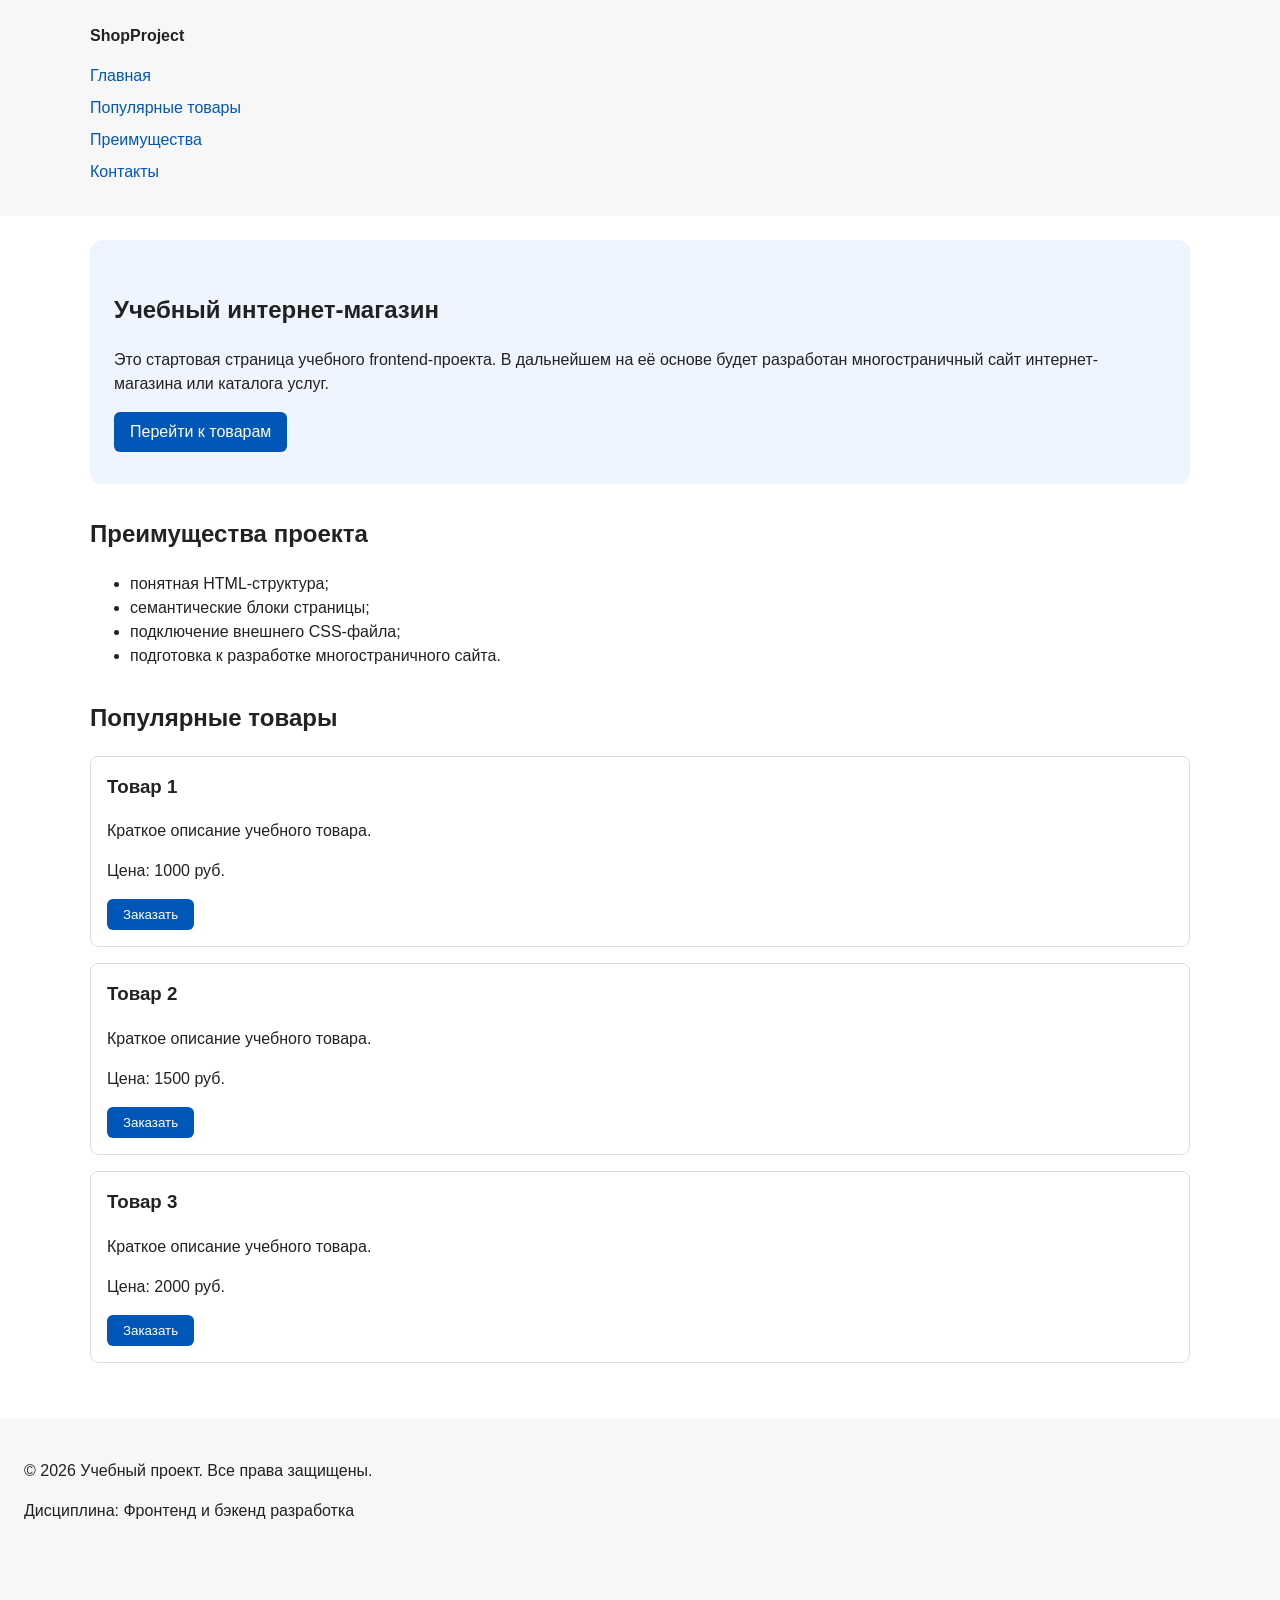
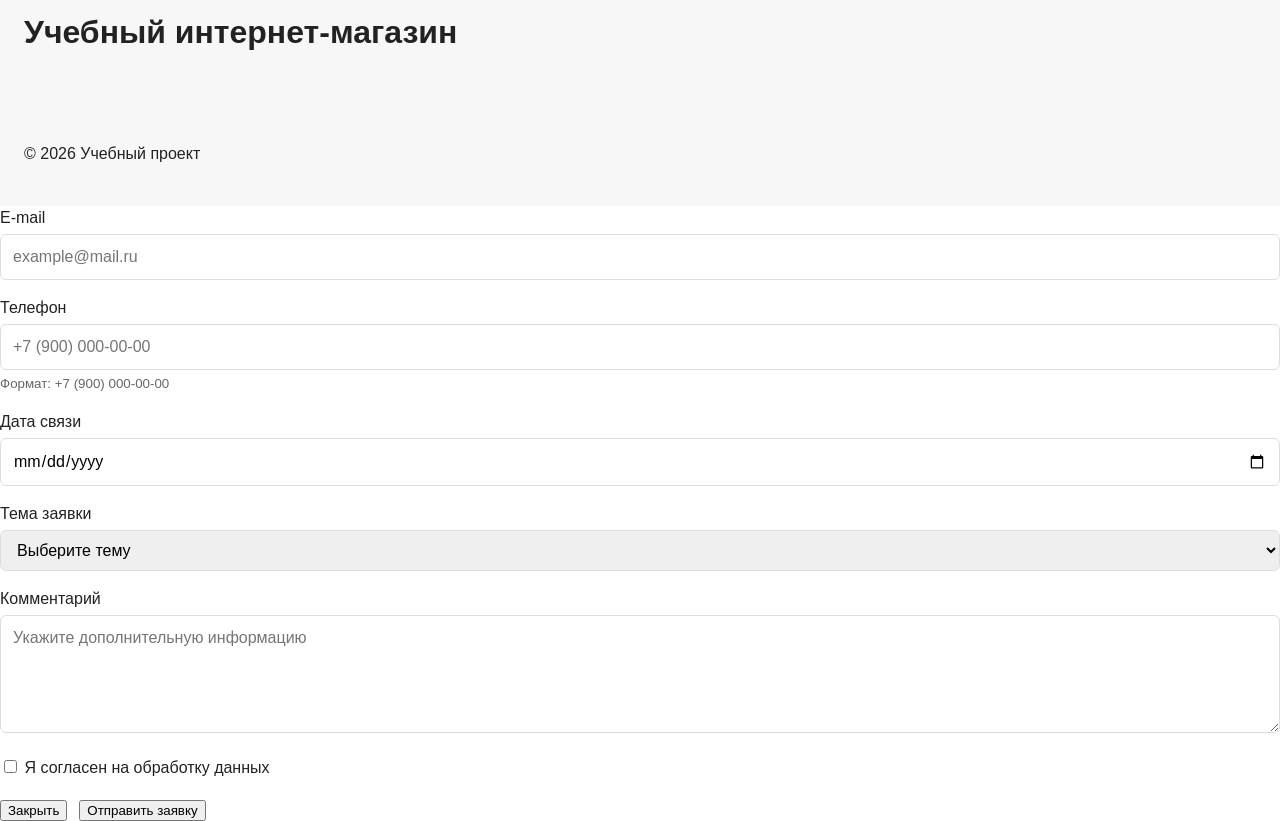
==== index.html @ ef1a328b "Merge branch 'main' into feature/css-architecture-states" ====
<!DOCTYPE html>
<html lang="ru">

<head>
    <meta charset="UTF-8">
    <meta name="viewport" content="width=device-width, initial-scale=1.0">
    <title>Каталог товаров</title>
    <link rel="stylesheet" href="css/style.css">
    <script src="js/main.js" defer></script>
</head>

<body>
    <header>
        <div class="site-header">
            <a class="site-logo" href="index.html">ShopProject</a>

            <nav class="site-nav" aria-label="Основная навигация">
                <ul class="site-nav__list">
                    <li><a href="index.html">Главная</a></li>
                    <li><a href="#popular">Популярные товары</a></li>
                    <li><a href="#advantages">Преимущества</a></li>
                    <li><a href="#contacts">Контакты</a></li>
                </ul>
            </nav>
        </div>
    </header>
    <main>
        <!-- Основное содержимое страницы -->
        <section class="hero">
            <h1>Учебный интернет-магазин</h1>
            <p>
                Это стартовая страница учебного frontend-проекта.
                В дальнейшем на её основе будет разработан многостраничный сайт
                интернет-магазина или каталога услуг.
            </p>
            <a class="button" href="#popular">Перейти к товарам</a>

        </section>
        <section class="section" id="advantages">
            <h2>Преимущества проекта</h2>

            <ul class="advantages-list">
                <li>понятная HTML-структура;</li>
                <li>семантические блоки страницы;</li>
                <li>подключение внешнего CSS-файла;</li>
                <li>подготовка к разработке многостраничного сайта.</li>
            </ul>
        </section>
        <section class="section" id="popular">
            <h2>Популярные товары</h2>

            <article class="product-card">
                <h3>Товар 1</h3>
                <p>Краткое описание учебного товара.</p>
                <p>Цена: 1000 руб.</p>
                <button class="button product-card__button" type="button" data-product="Товар 1">
                    Заказать
                </button>

            </article>

            <article class="product-card">
                <h3>Товар 2</h3>
                <p>Краткое описание учебного товара.</p>
                <p>Цена: 1500 руб.</p>
                <button class="button product-card__button" type="button" data-product="Товар 1">
                    Заказать
                </button>

            </article>

            <article class="product-card">
                <h3>Товар 3</h3>
                <p>Краткое описание учебного товара.</p>
                <p>Цена: 2000 руб.</p>
                <button class="button product-card__button" type="button" data-product="Товар 1">
                    Заказать
                </button>

            </article>
        </section>

    </main>
    <footer id="contacts">
        <p>&copy; 2026 Учебный проект. Все права защищены.</p>
        <p>Дисциплина: Фронтенд и бэкенд разработка</p>
    </footer>

    <header>
        <h1>Учебный интернет-магазин</h1>
    </header>

    <footer>
        <p>&copy; 2026 Учебный проект</p>
    </footer>
    <dialog class="order-dialog" id="order-dialog" aria-labelledby="order-dialog-title">
        <h2 id="order-dialog-title">Оформление заявки</h2>

        <form class="order-form" id="order-form" action="#" method="post" novalidate>
            <input id="selected-product" name="selected-product" type="hidden">

            <div class="form-field">
                <label for="order-name">Имя</label>
                <input id="order-name" name="name" type="text" placeholder="Введите ваше имя" minlength="2"
                    autocomplete="given-name" required>
            </div>

            <div class="form-field">
                <label for="order-email">E-mail</label>
                <input id="order-email" name="email" type="email" placeholder="example@mail.ru" autocomplete="email"
                    required>
            </div>

            <div class="form-field">
                <label for="order-phone">Телефон</label>
                <input id="order-phone" name="phone" type="tel" inputmode="tel" placeholder="+7 (900) 000-00-00"
                    pattern="^\+7 \(\d{3}\) \d{3}-\d{2}-\d{2}$" required>
                <small>Формат: +7 (900) 000-00-00</small>
            </div>

            <div class="form-field">
                <label for="order-date">Дата связи</label>
                <input id="order-date" name="date" type="date">
            </div>

            <div class="form-field">
                <label for="order-topic">Тема заявки</label>
                <select id="order-topic" name="topic" required>
                    <option value="">Выберите тему</option>
                    <option value="product">Заказ товара</option>
                    <option value="consultation">Консультация</option>
                    <option value="delivery">Доставка</option>
                </select>
            </div>

            <div class="form-field">
                <label for="order-comment">Комментарий</label>
                <textarea id="order-comment" name="comment" rows="4"
                    placeholder="Укажите дополнительную информацию"></textarea>
            </div>

            <div class="form-field form-field--checkbox">
                <label>
                    <input id="order-agreement" name="agreement" type="checkbox" required>
                    Я согласен на обработку данных
                </label>
            </div>

            <div class="form-actions">
                <button type="button" id="close-order-dialog">Закрыть</button>
                <button type="submit">Отправить заявку</button>
            </div>
        </form>
    </dialog>

    <p class="success-message" id="success-message" hidden>
        Форма успешно отправлена!
    </p>

</body>

            <div class="form-field">
                <label for="order-email">E-mail</label>
                <input id="order-email" name="email" type="email" placeholder="example@mail.ru" autocomplete="email"
                    required>
            </div>

            <div class="form-field">
                <label for="order-phone">Телефон</label>
                <input id="order-phone" name="phone" type="tel" inputmode="tel" placeholder="+7 (900) 000-00-00"
                    pattern="^\+7 \(\d{3}\) \d{3}-\d{2}-\d{2}$" required>
                <small>Формат: +7 (900) 000-00-00</small>
            </div>

            <div class="form-field">
                <label for="order-date">Дата связи</label>
                <input id="order-date" name="date" type="date">
            </div>

            <div class="form-field">
                <label for="order-topic">Тема заявки</label>
                <select id="order-topic" name="topic" required>
                    <option value="">Выберите тему</option>
                    <option value="product">Заказ товара</option>
                    <option value="consultation">Консультация</option>
                    <option value="delivery">Доставка</option>
                </select>
            </div>

            <div class="form-field">
                <label for="order-comment">Комментарий</label>
                <textarea id="order-comment" name="comment" rows="4"
                    placeholder="Укажите дополнительную информацию"></textarea>
            </div>

            <div class="form-field form-field--checkbox">
                <label>
                    <input id="order-agreement" name="agreement" type="checkbox" required>
                    Я согласен на обработку данных
                </label>
            </div>

            <div class="form-actions">
                <button type="button" id="close-order-dialog">Закрыть</button>
                <button type="submit">Отправить заявку</button>
            </div>
        </form>
    </dialog>

    <p class="success-message" id="success-message" hidden>
        Форма успешно отправлена!
    </p>

</body>
</html>
---- css/style.css ----
/* ===============================
   1. Переменные проекта
   =============================== */

:root {
  /* Основные цвета проекта */
  --color-bg: #ffffff;
  --color-text: #222222;
  --color-muted: #666666;
  --color-primary: #0057b8;
  --color-primary-dark: #003f86;
  --color-border: #dddddd;
  --color-surface: #f7f7f7;
  --color-surface-accent: #eef5ff;
  --color-danger: #b00020;
  --color-success: #168a2f;
  --color-success-bg: #eefaf0;
  --color-white: #ffffff;

  /* Отступы */
  --space-xs: 4px;
  --space-sm: 8px;
  --space-md: 16px;
  --space-lg: 24px;
  --space-xl: 32px;

  /* Скругления */
  --radius-sm: 6px;
  --radius-md: 8px;
  --radius-lg: 12px;

  /* Размеры */
  --container-width: 1100px;
}

/* ===============================
   2. Базовые стили
   =============================== */

* {
  box-sizing: border-box;
}

/*
  Убираем стандартный внешний отступ браузера у body.
  Без этого вокруг страницы может появиться белая рамка.
*/
body {
  margin: 0;
  font-family: Arial, sans-serif;
  line-height: 1.5;
  color: var(--color-text);
  background-color: var(--color-bg);
}

/*
  Задаём внутренние отступы для основных областей страницы.
  Это делает содержимое визуально отделённым от краёв окна браузера.
*/
header,
main,
footer {
  padding: var(--space-lg);
}


/*
  Оформляем шапку страницы.
  Пока используется простой светло-серый фон.
*/
header {
  background-color: var(--color-surface);
}

footer {
  background-color: var(--color-surface);
}

/* ===============================
   3. Общие элементы интерфейса
   =============================== */

a {
  color: var(--color-primary);
}

a:hover {
  color: var(--color-primary-dark);
}

a:focus-visible {
  outline: 2px solid var(--color-primary);
  outline-offset: 3px;
}



/*
  Ограничиваем ширину содержимого шапки,
  чтобы оно не растягивалось слишком сильно на широких экранах.
*/
.site-header {
  max-width: 1100px;
  margin: 0 auto;
}

/*
  Оформляем текстовый логотип.
*/
.site-logo {
  font-weight: bold;
  text-decoration: none;
  color: #222222;
}

/*
  Убираем стандартные отступы и маркеры списка навигации.
*/
.site-nav__list {
  padding: 0;
  margin: 16px 0 0;
  list-style: none;
}

/*
  Добавляем расстояние между пунктами меню.
*/
.site-nav__list li {
  margin-bottom: 8px;
}

/*
  Оформляем ссылки меню.
*/
.site-nav__list a {
  color: #0057b8;
  text-decoration: none;
}

/*
  При наведении мыши подчёркиваем ссылку.
  Подробно состояния интерфейса будут рассмотрены в практической работе 1.7.
*/
.site-nav__list a:hover {
  text-decoration: underline;
}

/* ===============================
   4. Компоненты страницы
   =============================== */

.hero {
  max-width: var(--container-width);
  margin: 0 auto var(--space-xl);
  padding: var(--space-xl) var(--space-lg);
  background-color: var(--color-surface-accent);
  border-radius: var(--radius-lg);
}

.section {
  max-width: var(--container-width);
  margin: 0 auto var(--space-xl);
}

.section h2 {
  margin-top: 0;
}

/*
  Карточка товара — самостоятельный блок.
  На следующих занятиях карточки будут доработаны и выстроены в сетку.
*/
.product-card {
  margin-bottom: var(--space-md);
  padding: var(--space-md);
  border: 1px solid var(--color-border);
  border-radius: var(--radius-md);
  background-color: var(--color-bg);
}

.product-card:hover {
  border-color: var(--color-primary);
}

.product-card h3 {
  margin-top: 0;
}


.button {
  display: inline-block;
  padding: var(--space-sm) var(--space-md);
  color: var(--color-white);
  background-color: var(--color-primary);
  text-decoration: none;
  border: none;
  border-radius: var(--radius-sm);
  cursor: pointer;
}

.button:hover {
  background-color: var(--color-primary-dark);
}

.button:focus-visible {
  outline: 2px solid var(--color-primary);
  outline-offset: 3px;
}

.button:disabled {
  opacity: 0.6;
  cursor: not-allowed;
}


/*
  Дополнительный информационный блок.
*/
.product-card {
  margin-bottom: var(--space-md);
  padding: var(--space-md);
  border: 1px solid var(--color-border);
  border-radius: var(--radius-md);
  background-color: var(--color-bg);
}

.product-card:hover {
  border-color: var(--color-primary);
}

.product-card h3 {
  margin-top: 0;
}


/* ===============================
   5. Форма и модальное окно
   =============================== */

/*
  Модальное окно.
  Элемент dialog сам умеет открываться поверх страницы.
*/
.order-dialog {
  width: min(100% - 32px, 560px);
  padding: var(--space-lg);
  border: none;
  border-radius: var(--radius-lg);
}


/*
  Затемнение фона за модальным окном.
*/
.order-dialog::backdrop {
  background-color: rgba(0, 0, 0, 0.5);
}


/*
  Поле формы.
  Каждый блок получает нижний отступ.
*/
.form-field {
  margin-bottom: var(--space-md);
}


/*
  Подпись поля.
*/
.form-field label {
  display: block;
  margin-bottom: var(--space-xs);
}


/*
  Основные поля формы.
*/
.form-field input,
.form-field select,
.form-field textarea {
  width: 100%;
  padding: 10px 12px;
  border: 1px solid var(--color-border);
  border-radius: var(--radius-sm);
  font: inherit;
}


/*
  Checkbox не должен занимать всю ширину.
*/
.form-field input[type="checkbox"] {
  width: auto;
}


/*
  Подсказка под полем телефона.
*/
.form-field small {
  display: block;
  margin-top: var(--space-xs);
  color: var(--color-muted);
}


.form-field input:hover,
.form-field select:hover,
.form-field textarea:hover {
  border-color: var(--color-primary);
}


/*
  Видимый фокус для клавиатурной навигации.
*/
.form-field input:focus-visible,
.form-field select:focus-visible,
.form-field textarea:focus-visible,
.form-actions button:focus-visible {
  outline: 2px solid var(--color-primary);
  outline-offset: 3px;
}

[aria-invalid="true"] {
  border-color: var(--color-danger);
}



/*
  Кнопки формы.
*/
.form-actions {
  display: flex;
  gap: 12px;
  margin-top: 20px;
}

/*
  Сообщение об успешной отправке.
*/
.success-message {
  max-width: var(--container-width);
  margin: var(--space-lg) auto;
  padding: var(--space-md);
  border-left: 4px solid var(--color-success);
  background-color: var(--color-success-bg);
}
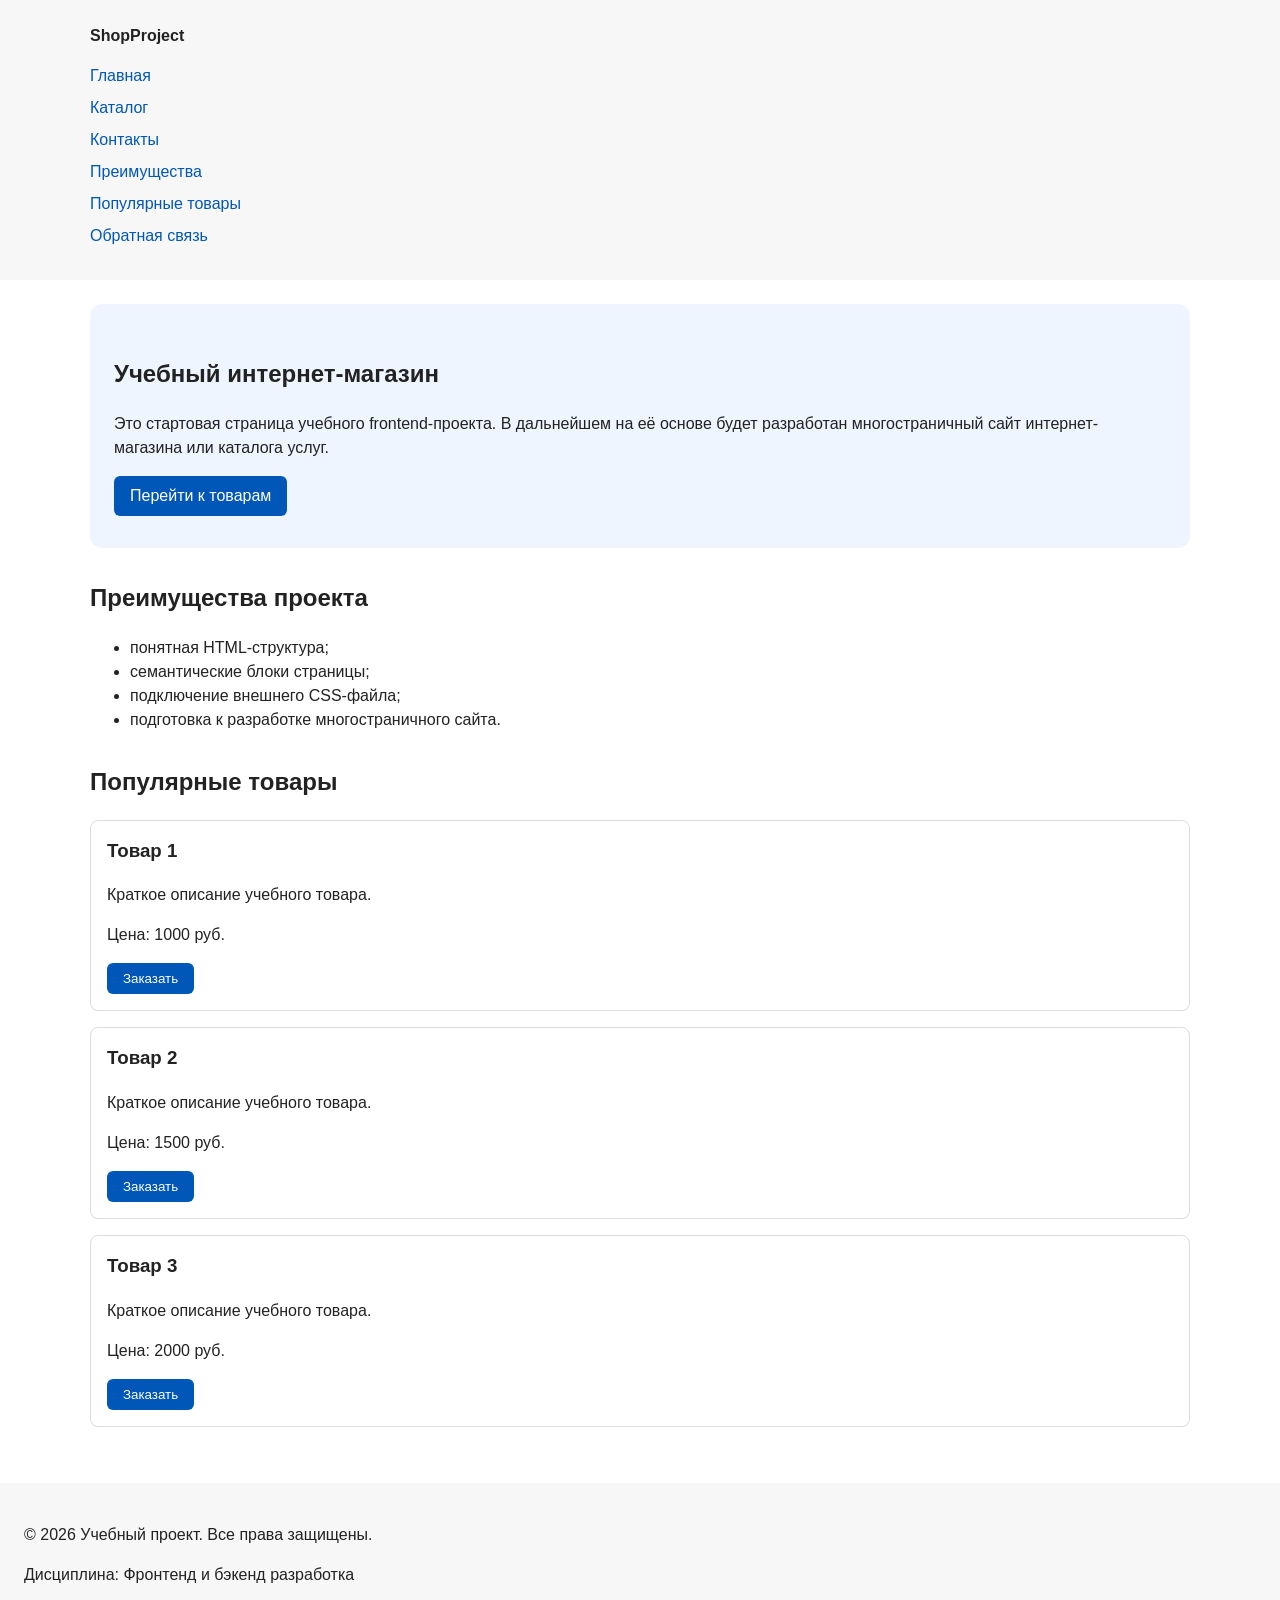
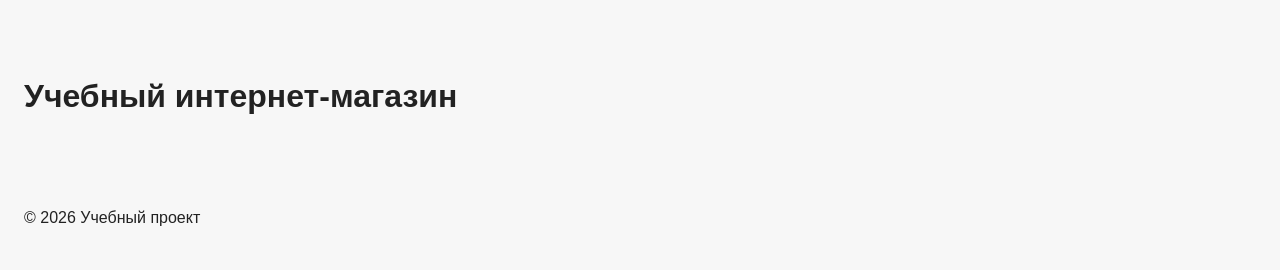
==== commit 8e1e1a38: "feat: add multi-page structure navigation and anchors" ====
--- a/index.html
+++ b/index.html
@@ -7,6 +7,11 @@
     <title>Каталог товаров</title>
     <link rel="stylesheet" href="css/style.css">
     <script src="js/main.js" defer></script>
+    <meta property="og:type" content="website">
+    <meta property="og:title" content="Учебный интернет-магазин">
+    <meta property="og:description" content="Учебный frontend-проект интернет-магазина.">
+    <meta property="og:image" content="https://username.github.io/kr1-html-css-shop/images/preview.jpg">
+
 </head>
 
 <body>
@@ -17,11 +22,14 @@
             <nav class="site-nav" aria-label="Основная навигация">
                 <ul class="site-nav__list">
                     <li><a href="index.html">Главная</a></li>
-                    <li><a href="#popular">Популярные товары</a></li>
-                    <li><a href="#advantages">Преимущества</a></li>
-                    <li><a href="#contacts">Контакты</a></li>
+                    <li><a href="catalog.html">Каталог</a></li>
+                    <li><a href="contacts.html">Контакты</a></li>
+                    <li><a href="index.html#advantages">Преимущества</a></li>
+                    <li><a href="index.html#popular">Популярные товары</a></li>
+                    <li><a href="index.html#contacts">Обратная связь</a></li>
                 </ul>
             </nav>
+
         </div>
     </header>
     <main>
@@ -159,57 +167,4 @@
 
 </body>
 
-            <div class="form-field">
-                <label for="order-email">E-mail</label>
-                <input id="order-email" name="email" type="email" placeholder="example@mail.ru" autocomplete="email"
-                    required>
-            </div>
-
-            <div class="form-field">
-                <label for="order-phone">Телефон</label>
-                <input id="order-phone" name="phone" type="tel" inputmode="tel" placeholder="+7 (900) 000-00-00"
-                    pattern="^\+7 \(\d{3}\) \d{3}-\d{2}-\d{2}$" required>
-                <small>Формат: +7 (900) 000-00-00</small>
-            </div>
-
-            <div class="form-field">
-                <label for="order-date">Дата связи</label>
-                <input id="order-date" name="date" type="date">
-            </div>
-
-            <div class="form-field">
-                <label for="order-topic">Тема заявки</label>
-                <select id="order-topic" name="topic" required>
-                    <option value="">Выберите тему</option>
-                    <option value="product">Заказ товара</option>
-                    <option value="consultation">Консультация</option>
-                    <option value="delivery">Доставка</option>
-                </select>
-            </div>
-
-            <div class="form-field">
-                <label for="order-comment">Комментарий</label>
-                <textarea id="order-comment" name="comment" rows="4"
-                    placeholder="Укажите дополнительную информацию"></textarea>
-            </div>
-
-            <div class="form-field form-field--checkbox">
-                <label>
-                    <input id="order-agreement" name="agreement" type="checkbox" required>
-                    Я согласен на обработку данных
-                </label>
-            </div>
-
-            <div class="form-actions">
-                <button type="button" id="close-order-dialog">Закрыть</button>
-                <button type="submit">Отправить заявку</button>
-            </div>
-        </form>
-    </dialog>
-
-    <p class="success-message" id="success-message" hidden>
-        Форма успешно отправлена!
-    </p>
-
-</body>
 </html>
--- a/css/style.css
+++ b/css/style.css
@@ -351,3 +351,25 @@
   background-color: var(--color-success-bg);
 }
 
+.breadcrumbs {
+  max-width: var(--container-width);
+  margin: 0 auto var(--space-md);
+  font-size: 14px;
+  color: var(--color-muted);
+}
+
+.breadcrumbs a {
+  color: var(--color-primary);
+}
+
+.breadcrumbs span::before {
+  content: " / ";
+  color: var(--color-muted);
+}
+html {
+  scroll-behavior: smooth;
+}
+:target {
+  outline: 2px dashed var(--color-primary);
+  outline-offset: 4px;
+}
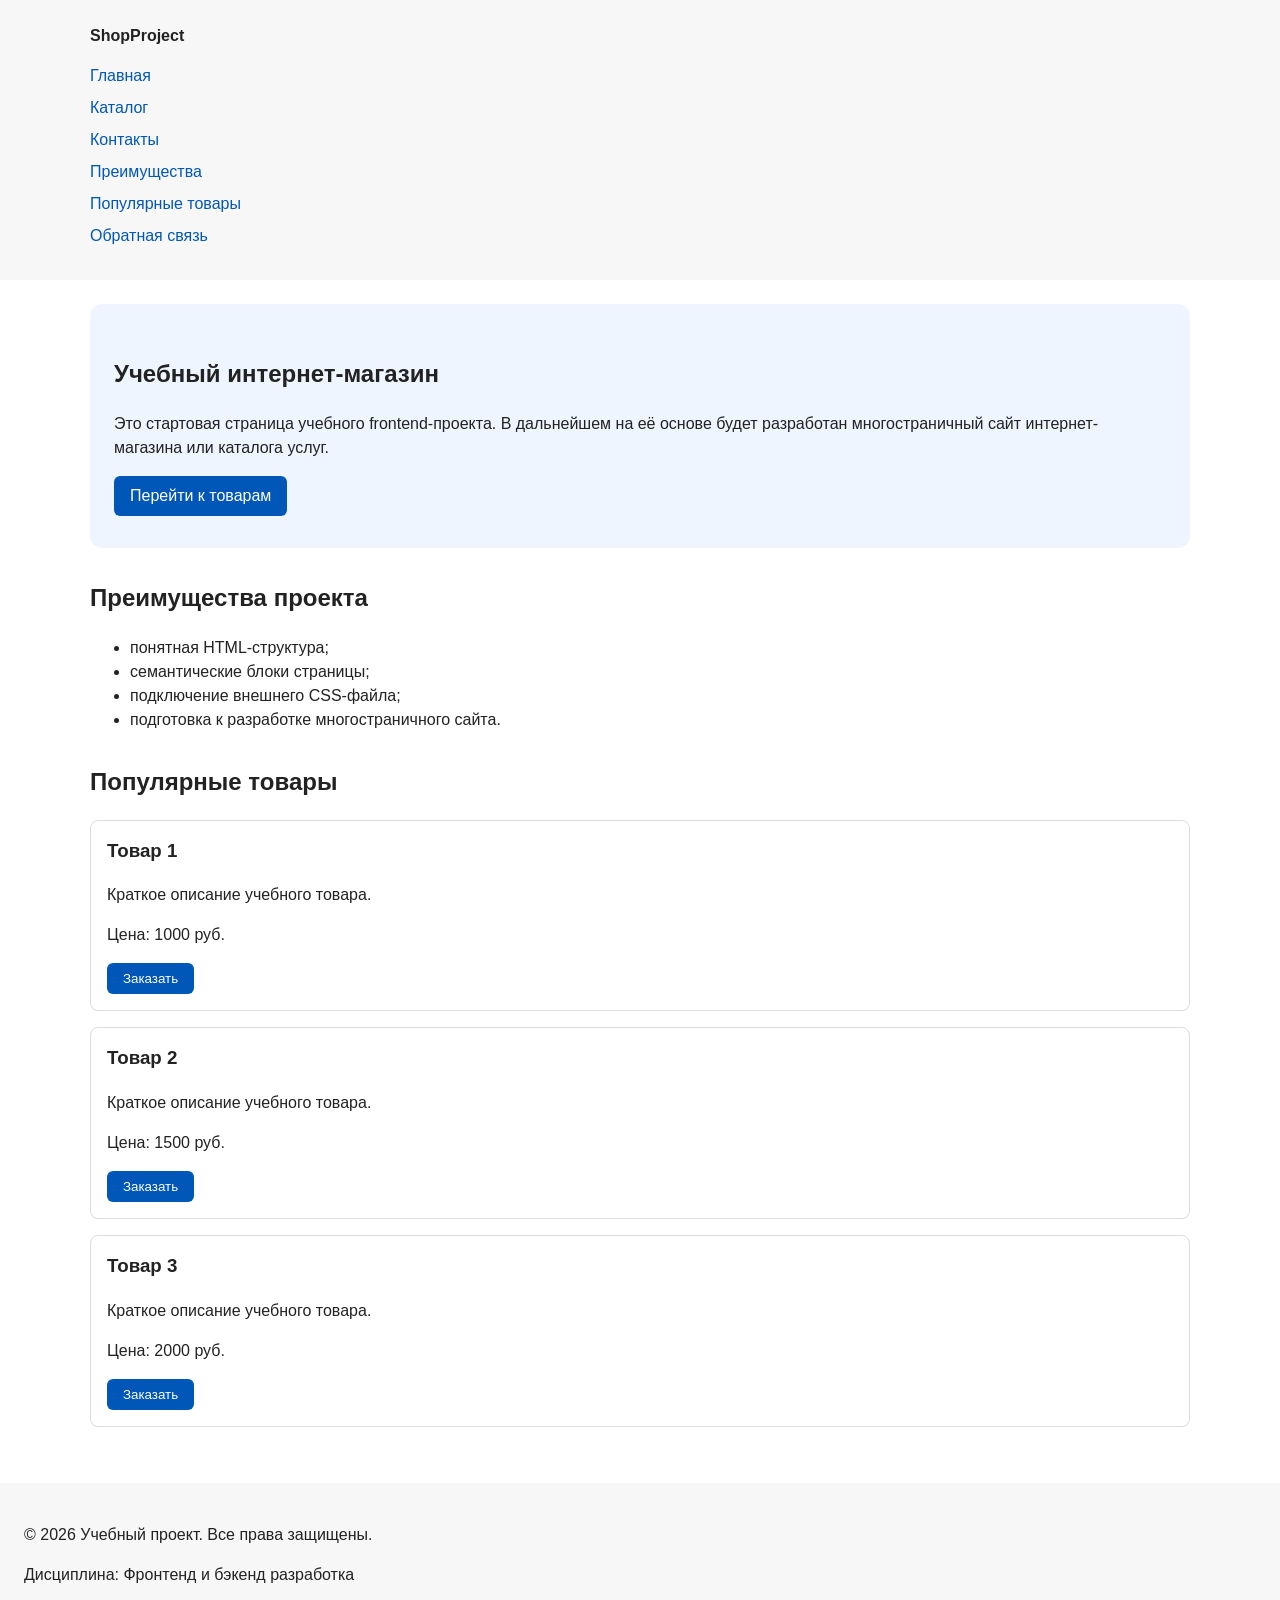
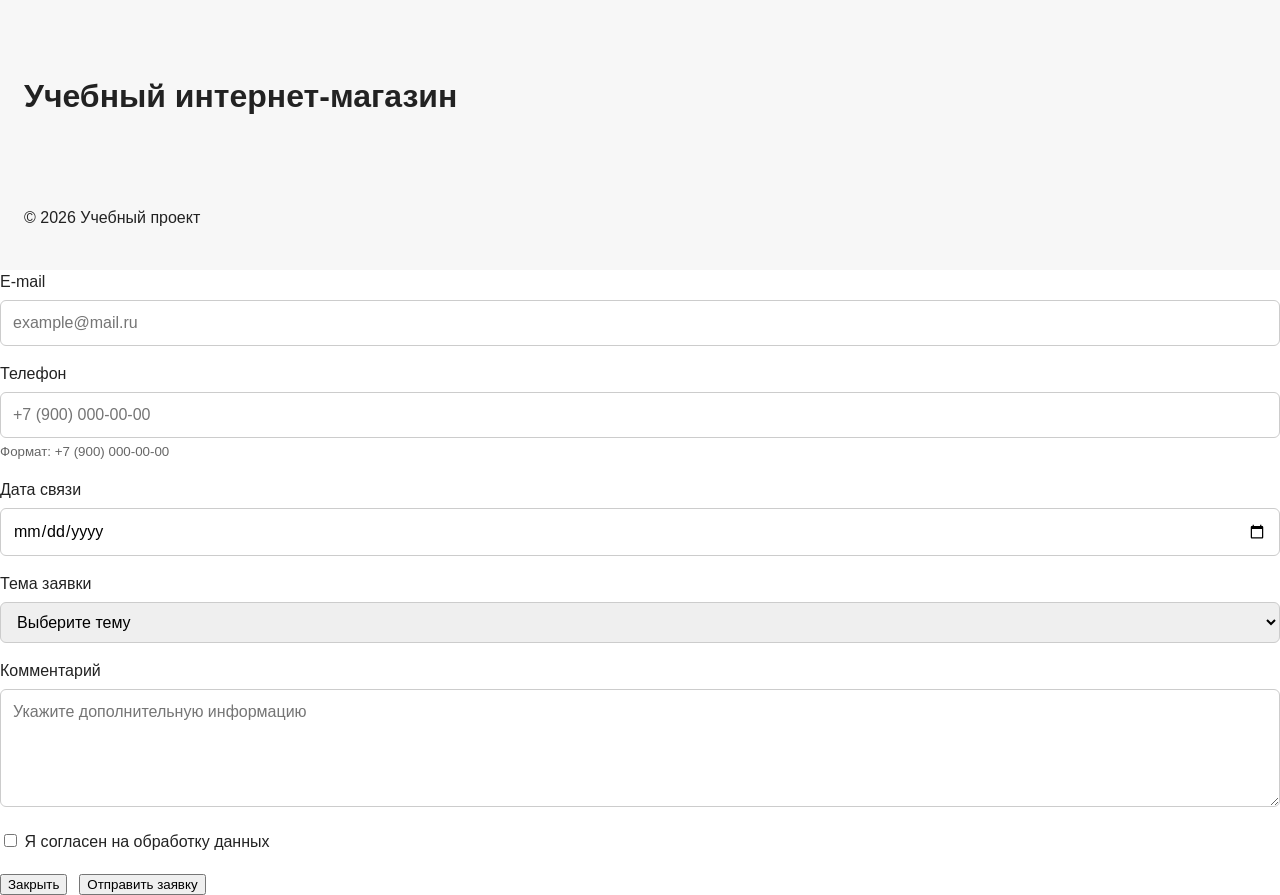
==== commit abf117f5: "Merge branch 'main' into feature/multi-page-navigation" ====
--- a/index.html
+++ b/index.html
@@ -167,4 +167,57 @@
 
 </body>
 
+            <div class="form-field">
+                <label for="order-email">E-mail</label>
+                <input id="order-email" name="email" type="email" placeholder="example@mail.ru" autocomplete="email"
+                    required>
+            </div>
+
+            <div class="form-field">
+                <label for="order-phone">Телефон</label>
+                <input id="order-phone" name="phone" type="tel" inputmode="tel" placeholder="+7 (900) 000-00-00"
+                    pattern="^\+7 \(\d{3}\) \d{3}-\d{2}-\d{2}$" required>
+                <small>Формат: +7 (900) 000-00-00</small>
+            </div>
+
+            <div class="form-field">
+                <label for="order-date">Дата связи</label>
+                <input id="order-date" name="date" type="date">
+            </div>
+
+            <div class="form-field">
+                <label for="order-topic">Тема заявки</label>
+                <select id="order-topic" name="topic" required>
+                    <option value="">Выберите тему</option>
+                    <option value="product">Заказ товара</option>
+                    <option value="consultation">Консультация</option>
+                    <option value="delivery">Доставка</option>
+                </select>
+            </div>
+
+            <div class="form-field">
+                <label for="order-comment">Комментарий</label>
+                <textarea id="order-comment" name="comment" rows="4"
+                    placeholder="Укажите дополнительную информацию"></textarea>
+            </div>
+
+            <div class="form-field form-field--checkbox">
+                <label>
+                    <input id="order-agreement" name="agreement" type="checkbox" required>
+                    Я согласен на обработку данных
+                </label>
+            </div>
+
+            <div class="form-actions">
+                <button type="button" id="close-order-dialog">Закрыть</button>
+                <button type="submit">Отправить заявку</button>
+            </div>
+        </form>
+    </dialog>
+
+    <p class="success-message" id="success-message" hidden>
+        Форма успешно отправлена!
+    </p>
+
+</body>
 </html>
--- a/css/style.css
+++ b/css/style.css
@@ -373,3 +373,104 @@
   outline: 2px dashed var(--color-primary);
   outline-offset: 4px;
 }
+/*
+  Модальное окно.
+  Элемент dialog сам умеет открываться поверх страницы.
+*/
+.order-dialog {
+  width: min(100% - 32px, 560px);
+  padding: 24px;
+  border: none;
+  border-radius: 12px;
+}
+
+/*
+  Затемнение фона за модальным окном.
+*/
+.order-dialog::backdrop {
+  background-color: rgba(0, 0, 0, 0.5);
+}
+
+/*
+  Поле формы.
+  Каждый блок получает нижний отступ.
+*/
+.form-field {
+  margin-bottom: 16px;
+}
+
+/*
+  Подпись поля.
+*/
+.form-field label {
+  display: block;
+  margin-bottom: 6px;
+}
+
+/*
+  Основные поля формы.
+*/
+.form-field input,
+.form-field select,
+.form-field textarea {
+  width: 100%;
+  padding: 10px 12px;
+  border: 1px solid #cccccc;
+  border-radius: 6px;
+  font: inherit;
+}
+
+/*
+  Checkbox не должен занимать всю ширину.
+*/
+.form-field input[type="checkbox"] {
+  width: auto;
+}
+
+/*
+  Подсказка под полем телефона.
+*/
+.form-field small {
+  display: block;
+  margin-top: 4px;
+  color: #666666;
+}
+
+/*
+  Видимый фокус для клавиатурной навигации.
+*/
+.form-field input:focus-visible,
+.form-field select:focus-visible,
+.form-field textarea:focus-visible,
+.form-actions button:focus-visible {
+  outline: 2px solid #0057b8;
+  outline-offset: 2px;
+}
+
+/*
+  Подсветка ошибочных полей.
+  Атрибут aria-invalid будет добавляться через JavaScript.
+*/
+[aria-invalid="true"] {
+  border-color: #b00020;
+}
+
+/*
+  Кнопки формы.
+*/
+.form-actions {
+  display: flex;
+  gap: 12px;
+  margin-top: 20px;
+}
+
+/*
+  Сообщение об успешной отправке.
+*/
+.success-message {
+  max-width: 1100px;
+  margin: 24px auto;
+  padding: 16px;
+  border-left: 4px solid #168a2f;
+  background-color: #eefaf0;
+}
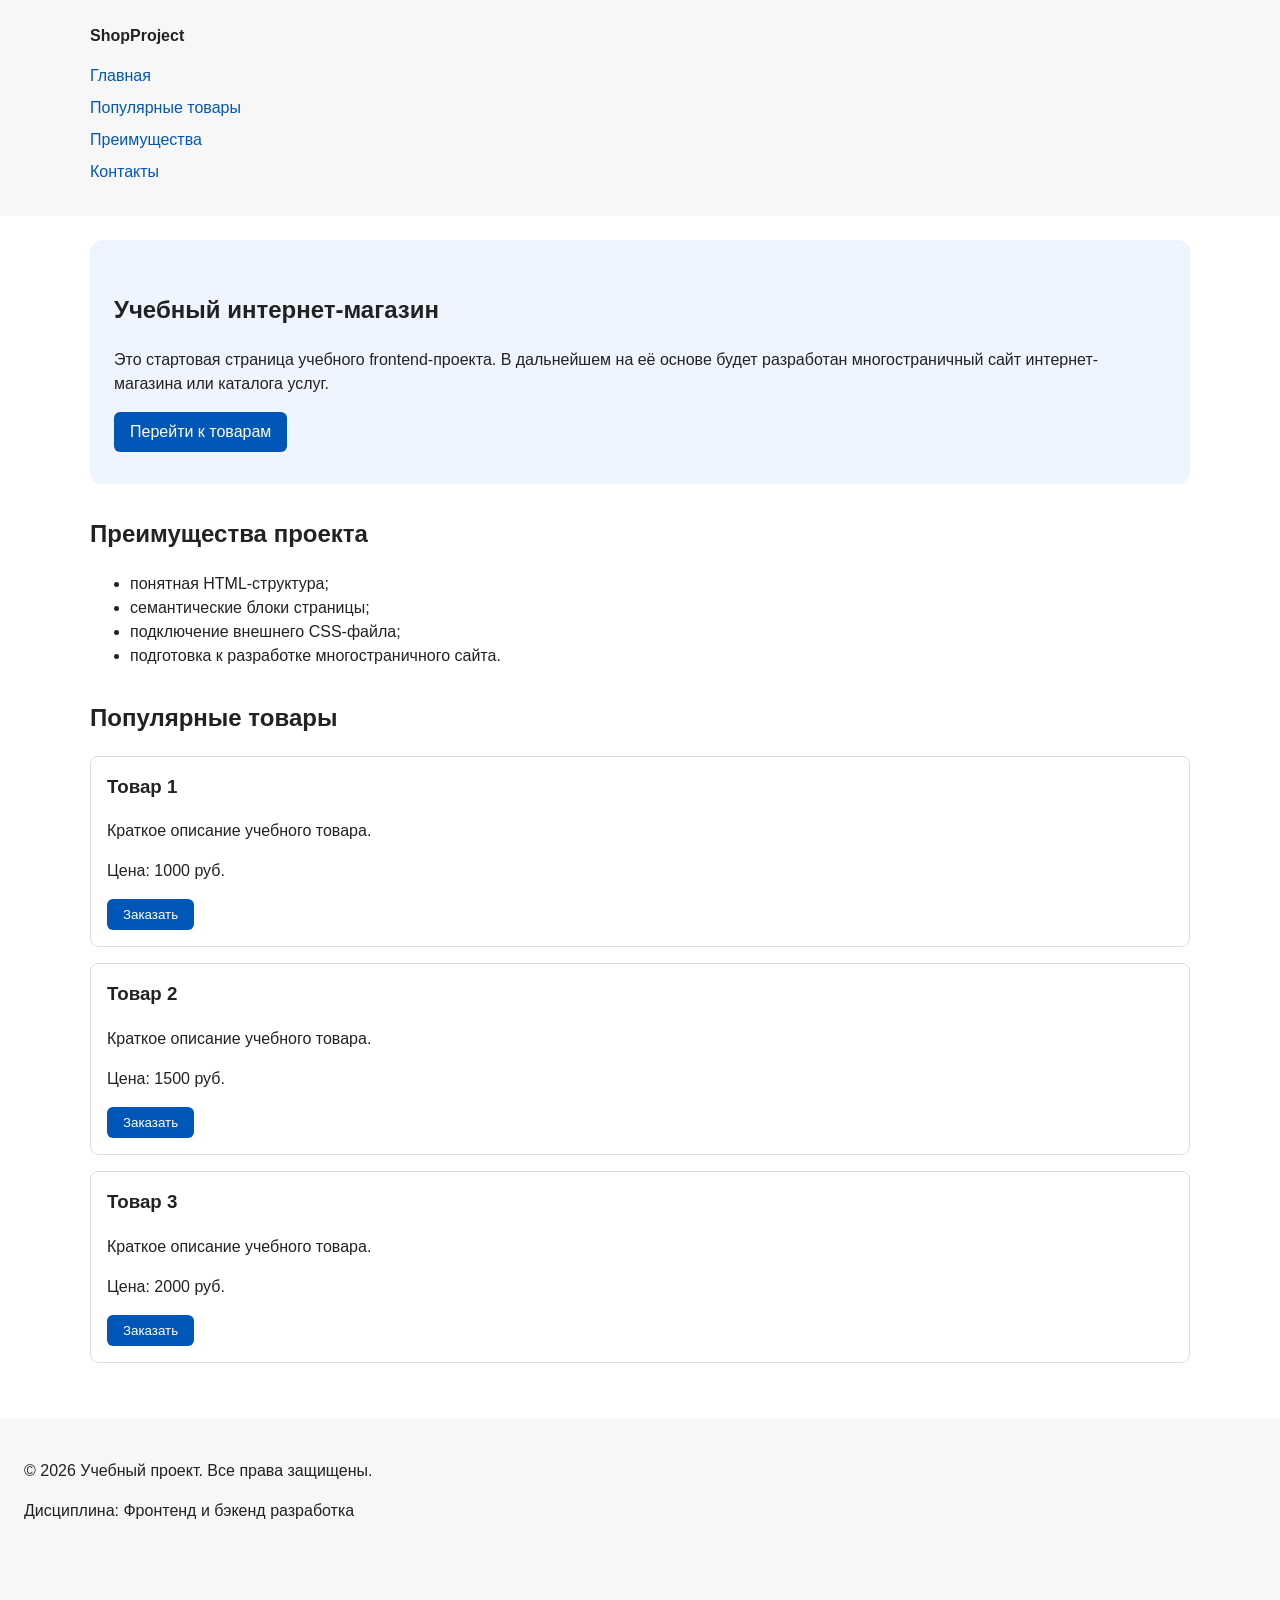
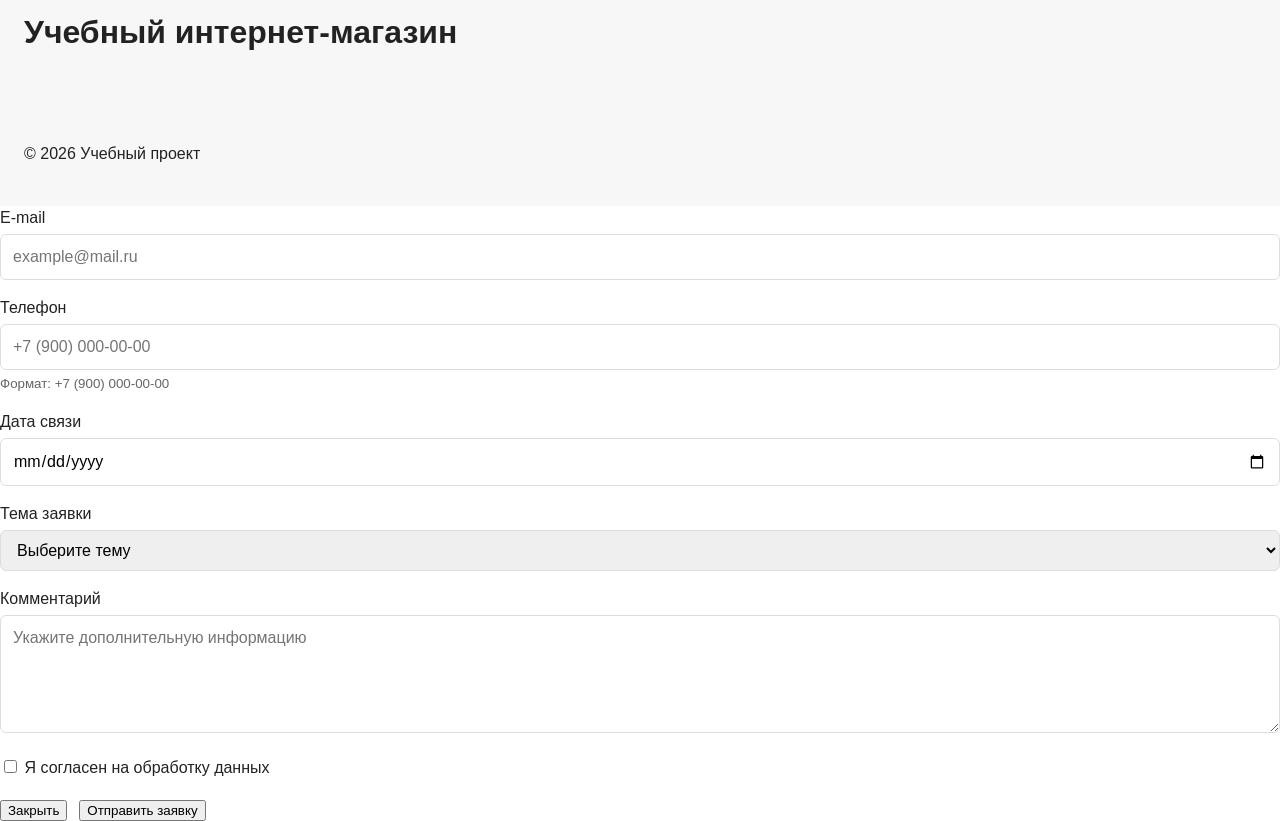
==== commit 3027a6ed: "Merge pull request #4 from rubynich/feature/css-architecture-states Organize CSS variables and inter" ====
--- a/index.html
+++ b/index.html
@@ -7,11 +7,6 @@
     <title>Каталог товаров</title>
     <link rel="stylesheet" href="css/style.css">
     <script src="js/main.js" defer></script>
-    <meta property="og:type" content="website">
-    <meta property="og:title" content="Учебный интернет-магазин">
-    <meta property="og:description" content="Учебный frontend-проект интернет-магазина.">
-    <meta property="og:image" content="https://username.github.io/kr1-html-css-shop/images/preview.jpg">
-
 </head>
 
 <body>
@@ -22,14 +17,11 @@
             <nav class="site-nav" aria-label="Основная навигация">
                 <ul class="site-nav__list">
                     <li><a href="index.html">Главная</a></li>
-                    <li><a href="catalog.html">Каталог</a></li>
-                    <li><a href="contacts.html">Контакты</a></li>
-                    <li><a href="index.html#advantages">Преимущества</a></li>
-                    <li><a href="index.html#popular">Популярные товары</a></li>
-                    <li><a href="index.html#contacts">Обратная связь</a></li>
+                    <li><a href="#popular">Популярные товары</a></li>
+                    <li><a href="#advantages">Преимущества</a></li>
+                    <li><a href="#contacts">Контакты</a></li>
                 </ul>
             </nav>
-
         </div>
     </header>
     <main>
--- a/css/style.css
+++ b/css/style.css
@@ -351,126 +351,3 @@
   background-color: var(--color-success-bg);
 }
 
-.breadcrumbs {
-  max-width: var(--container-width);
-  margin: 0 auto var(--space-md);
-  font-size: 14px;
-  color: var(--color-muted);
-}
-
-.breadcrumbs a {
-  color: var(--color-primary);
-}
-
-.breadcrumbs span::before {
-  content: " / ";
-  color: var(--color-muted);
-}
-html {
-  scroll-behavior: smooth;
-}
-:target {
-  outline: 2px dashed var(--color-primary);
-  outline-offset: 4px;
-}
-/*
-  Модальное окно.
-  Элемент dialog сам умеет открываться поверх страницы.
-*/
-.order-dialog {
-  width: min(100% - 32px, 560px);
-  padding: 24px;
-  border: none;
-  border-radius: 12px;
-}
-
-/*
-  Затемнение фона за модальным окном.
-*/
-.order-dialog::backdrop {
-  background-color: rgba(0, 0, 0, 0.5);
-}
-
-/*
-  Поле формы.
-  Каждый блок получает нижний отступ.
-*/
-.form-field {
-  margin-bottom: 16px;
-}
-
-/*
-  Подпись поля.
-*/
-.form-field label {
-  display: block;
-  margin-bottom: 6px;
-}
-
-/*
-  Основные поля формы.
-*/
-.form-field input,
-.form-field select,
-.form-field textarea {
-  width: 100%;
-  padding: 10px 12px;
-  border: 1px solid #cccccc;
-  border-radius: 6px;
-  font: inherit;
-}
-
-/*
-  Checkbox не должен занимать всю ширину.
-*/
-.form-field input[type="checkbox"] {
-  width: auto;
-}
-
-/*
-  Подсказка под полем телефона.
-*/
-.form-field small {
-  display: block;
-  margin-top: 4px;
-  color: #666666;
-}
-
-/*
-  Видимый фокус для клавиатурной навигации.
-*/
-.form-field input:focus-visible,
-.form-field select:focus-visible,
-.form-field textarea:focus-visible,
-.form-actions button:focus-visible {
-  outline: 2px solid #0057b8;
-  outline-offset: 2px;
-}
-
-/*
-  Подсветка ошибочных полей.
-  Атрибут aria-invalid будет добавляться через JavaScript.
-*/
-[aria-invalid="true"] {
-  border-color: #b00020;
-}
-
-/*
-  Кнопки формы.
-*/
-.form-actions {
-  display: flex;
-  gap: 12px;
-  margin-top: 20px;
-}
-
-/*
-  Сообщение об успешной отправке.
-*/
-.success-message {
-  max-width: 1100px;
-  margin: 24px auto;
-  padding: 16px;
-  border-left: 4px solid #168a2f;
-  background-color: #eefaf0;
-}
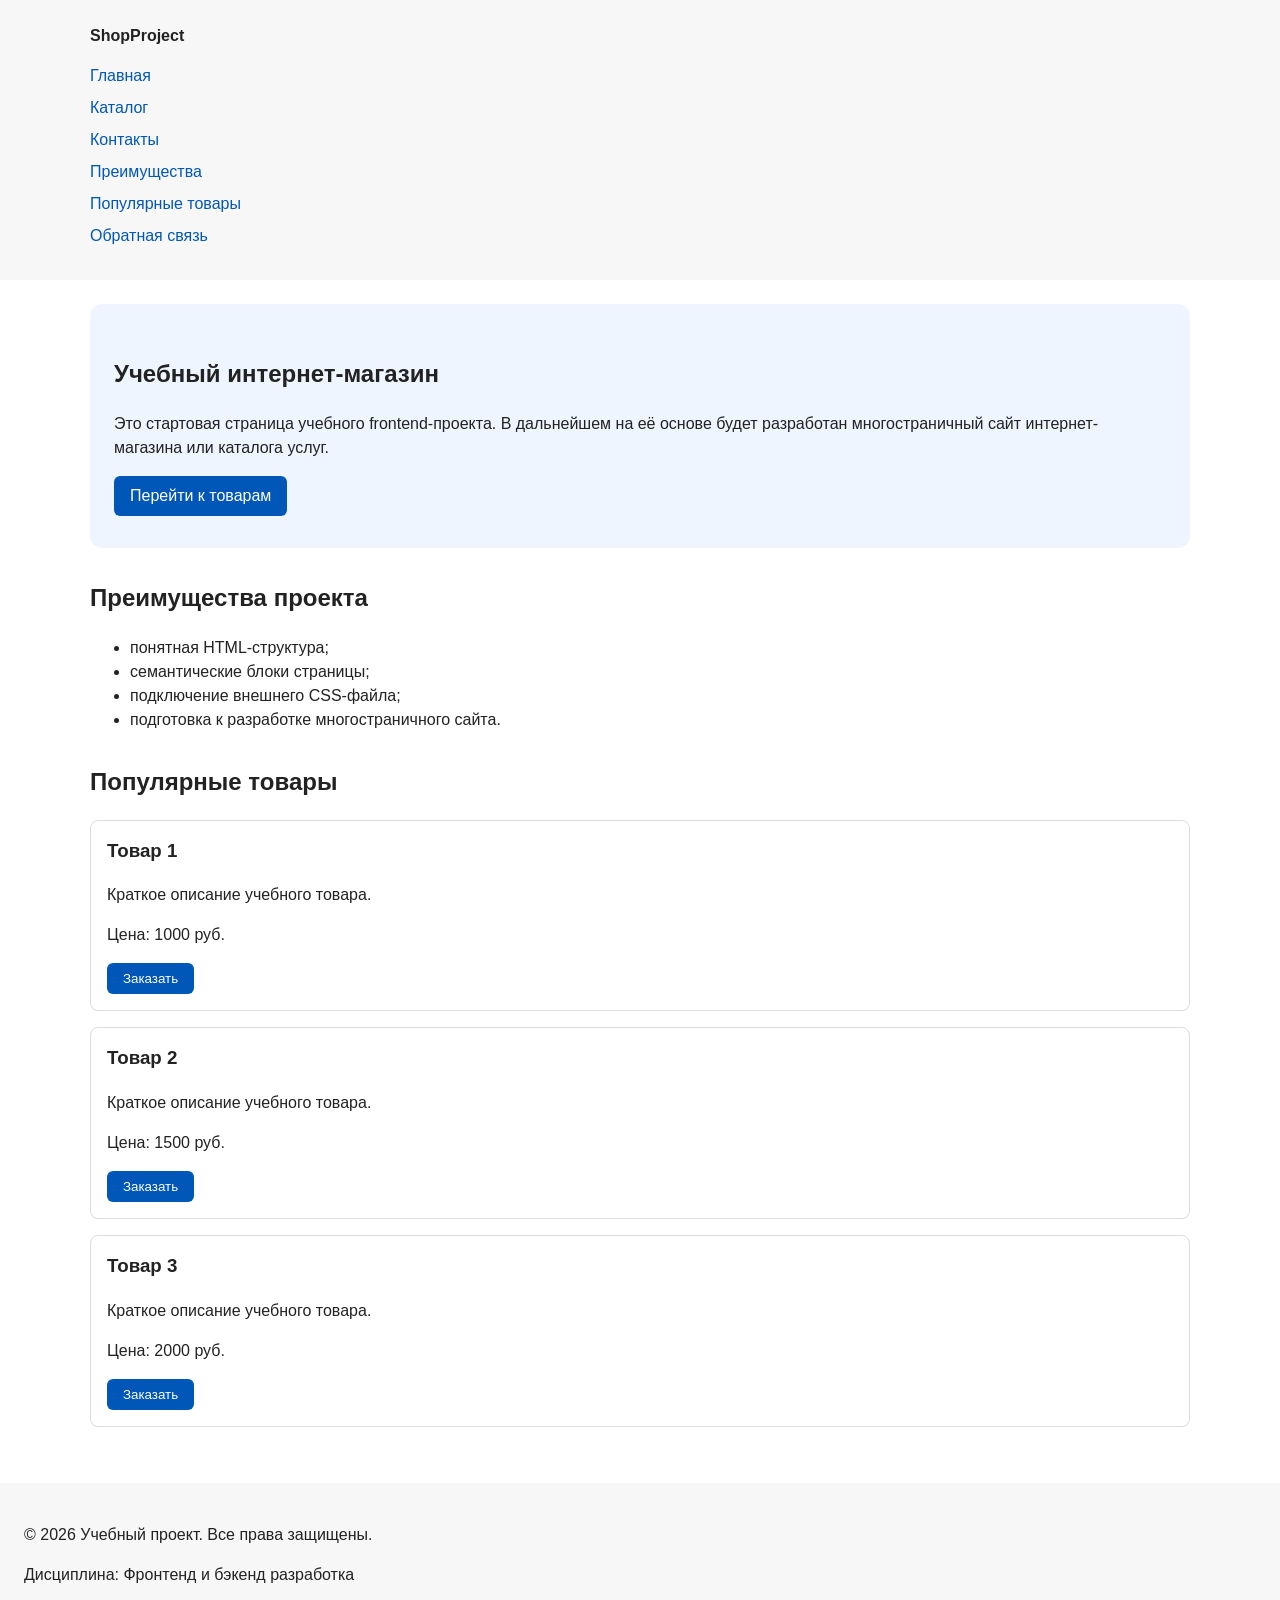
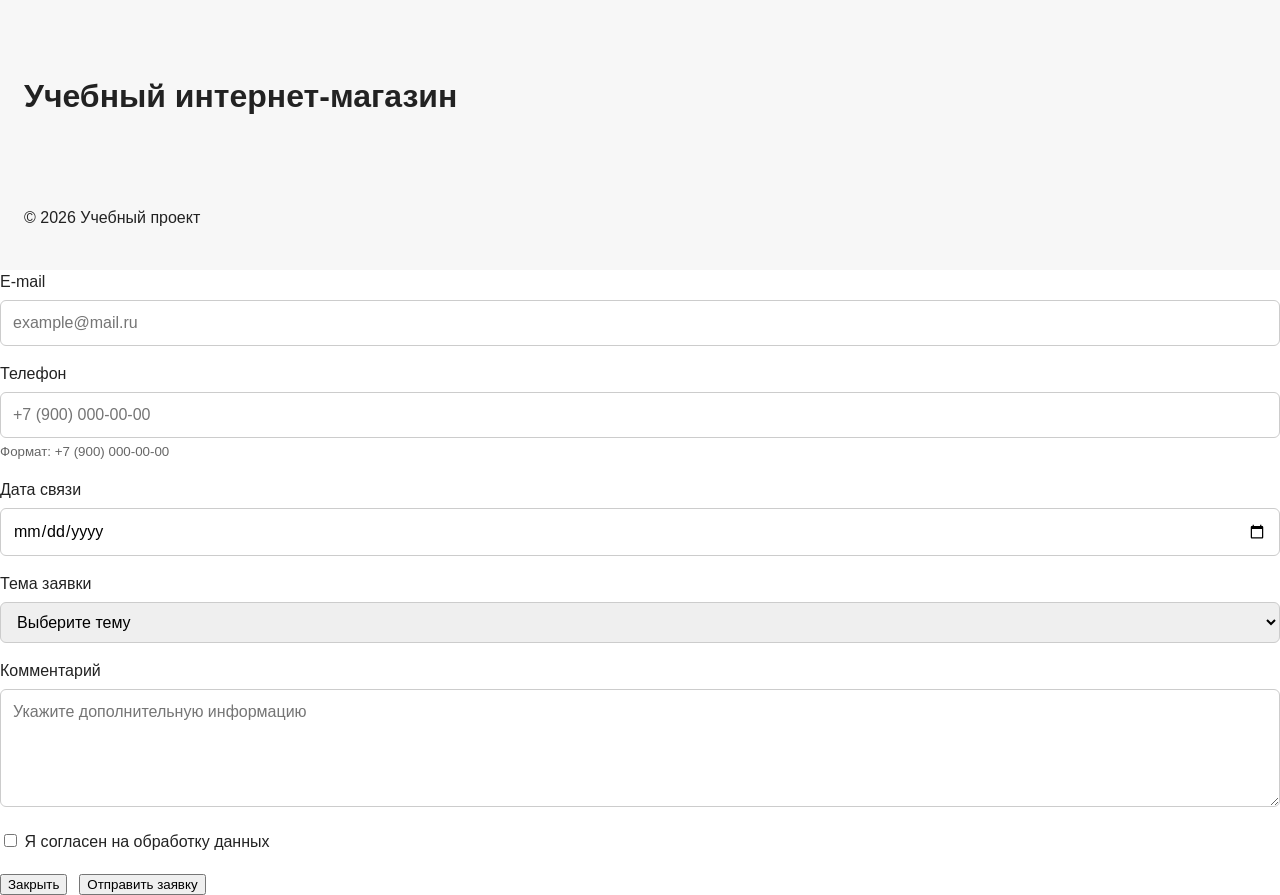
==== commit e88ac349: "Merge pull request #5 from rubynich/feature/multi-page-navigation Add multi-page structure navigatio" ====
--- a/index.html
+++ b/index.html
@@ -7,6 +7,11 @@
     <title>Каталог товаров</title>
     <link rel="stylesheet" href="css/style.css">
     <script src="js/main.js" defer></script>
+    <meta property="og:type" content="website">
+    <meta property="og:title" content="Учебный интернет-магазин">
+    <meta property="og:description" content="Учебный frontend-проект интернет-магазина.">
+    <meta property="og:image" content="https://username.github.io/kr1-html-css-shop/images/preview.jpg">
+
 </head>
 
 <body>
@@ -17,11 +22,14 @@
             <nav class="site-nav" aria-label="Основная навигация">
                 <ul class="site-nav__list">
                     <li><a href="index.html">Главная</a></li>
-                    <li><a href="#popular">Популярные товары</a></li>
-                    <li><a href="#advantages">Преимущества</a></li>
-                    <li><a href="#contacts">Контакты</a></li>
+                    <li><a href="catalog.html">Каталог</a></li>
+                    <li><a href="contacts.html">Контакты</a></li>
+                    <li><a href="index.html#advantages">Преимущества</a></li>
+                    <li><a href="index.html#popular">Популярные товары</a></li>
+                    <li><a href="index.html#contacts">Обратная связь</a></li>
                 </ul>
             </nav>
+
         </div>
     </header>
     <main>
--- a/css/style.css
+++ b/css/style.css
@@ -351,3 +351,126 @@
   background-color: var(--color-success-bg);
 }
 
+.breadcrumbs {
+  max-width: var(--container-width);
+  margin: 0 auto var(--space-md);
+  font-size: 14px;
+  color: var(--color-muted);
+}
+
+.breadcrumbs a {
+  color: var(--color-primary);
+}
+
+.breadcrumbs span::before {
+  content: " / ";
+  color: var(--color-muted);
+}
+html {
+  scroll-behavior: smooth;
+}
+:target {
+  outline: 2px dashed var(--color-primary);
+  outline-offset: 4px;
+}
+/*
+  Модальное окно.
+  Элемент dialog сам умеет открываться поверх страницы.
+*/
+.order-dialog {
+  width: min(100% - 32px, 560px);
+  padding: 24px;
+  border: none;
+  border-radius: 12px;
+}
+
+/*
+  Затемнение фона за модальным окном.
+*/
+.order-dialog::backdrop {
+  background-color: rgba(0, 0, 0, 0.5);
+}
+
+/*
+  Поле формы.
+  Каждый блок получает нижний отступ.
+*/
+.form-field {
+  margin-bottom: 16px;
+}
+
+/*
+  Подпись поля.
+*/
+.form-field label {
+  display: block;
+  margin-bottom: 6px;
+}
+
+/*
+  Основные поля формы.
+*/
+.form-field input,
+.form-field select,
+.form-field textarea {
+  width: 100%;
+  padding: 10px 12px;
+  border: 1px solid #cccccc;
+  border-radius: 6px;
+  font: inherit;
+}
+
+/*
+  Checkbox не должен занимать всю ширину.
+*/
+.form-field input[type="checkbox"] {
+  width: auto;
+}
+
+/*
+  Подсказка под полем телефона.
+*/
+.form-field small {
+  display: block;
+  margin-top: 4px;
+  color: #666666;
+}
+
+/*
+  Видимый фокус для клавиатурной навигации.
+*/
+.form-field input:focus-visible,
+.form-field select:focus-visible,
+.form-field textarea:focus-visible,
+.form-actions button:focus-visible {
+  outline: 2px solid #0057b8;
+  outline-offset: 2px;
+}
+
+/*
+  Подсветка ошибочных полей.
+  Атрибут aria-invalid будет добавляться через JavaScript.
+*/
+[aria-invalid="true"] {
+  border-color: #b00020;
+}
+
+/*
+  Кнопки формы.
+*/
+.form-actions {
+  display: flex;
+  gap: 12px;
+  margin-top: 20px;
+}
+
+/*
+  Сообщение об успешной отправке.
+*/
+.success-message {
+  max-width: 1100px;
+  margin: 24px auto;
+  padding: 16px;
+  border-left: 4px solid #168a2f;
+  background-color: #eefaf0;
+}
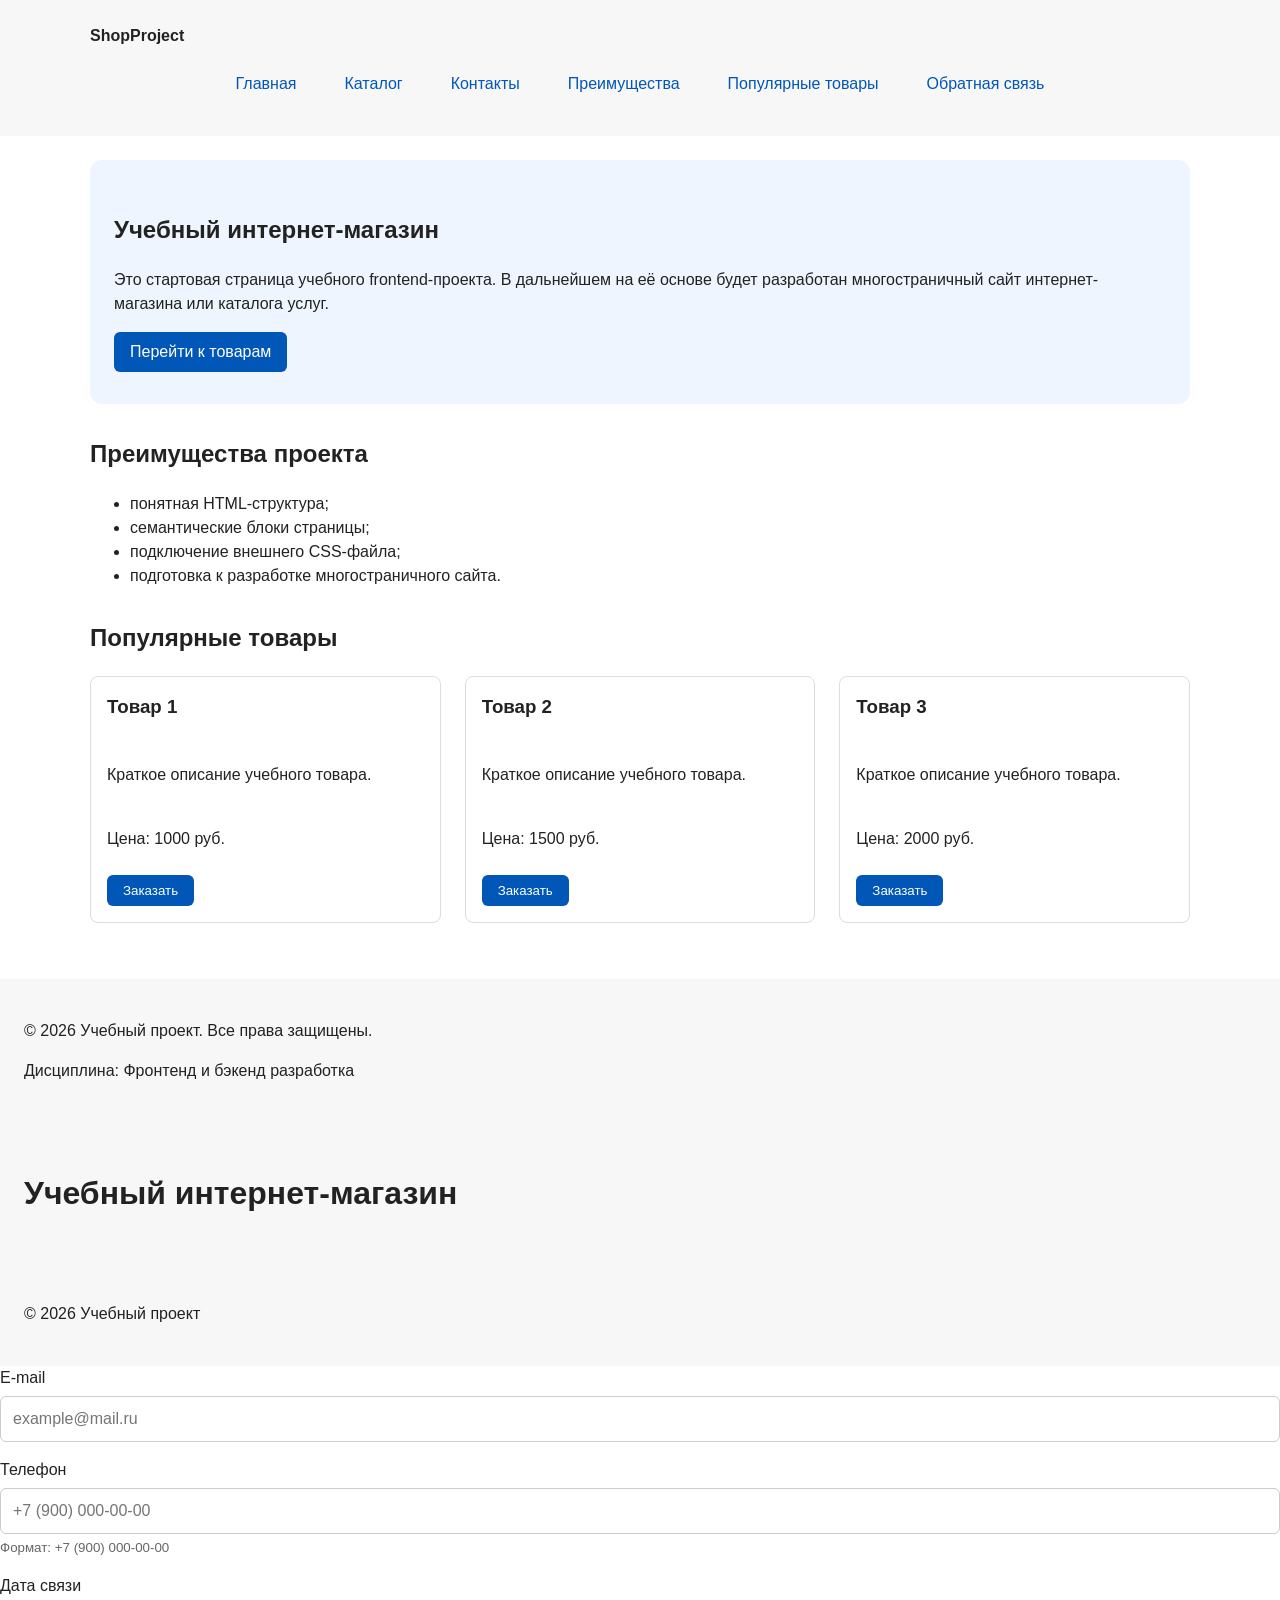
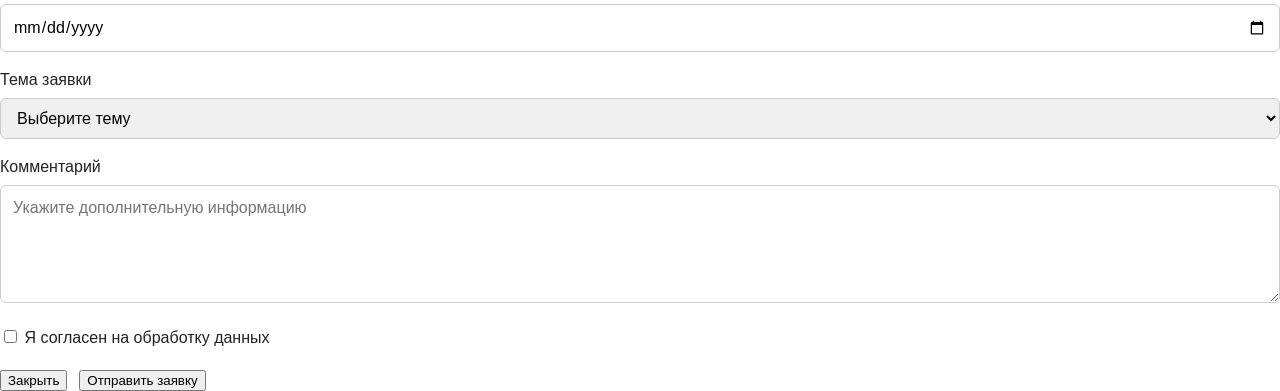
==== commit 9ff9a0d5: "feat: add flex navigation and grid catalog layout" ====
--- a/index.html
+++ b/index.html
@@ -57,36 +57,36 @@
         <section class="section" id="popular">
             <h2>Популярные товары</h2>
 
-            <article class="product-card">
-                <h3>Товар 1</h3>
-                <p>Краткое описание учебного товара.</p>
-                <p>Цена: 1000 руб.</p>
-                <button class="button product-card__button" type="button" data-product="Товар 1">
-                    Заказать
-                </button>
-
-            </article>
-
-            <article class="product-card">
-                <h3>Товар 2</h3>
-                <p>Краткое описание учебного товара.</p>
-                <p>Цена: 1500 руб.</p>
-                <button class="button product-card__button" type="button" data-product="Товар 1">
-                    Заказать
-                </button>
-
-            </article>
-
-            <article class="product-card">
-                <h3>Товар 3</h3>
-                <p>Краткое описание учебного товара.</p>
-                <p>Цена: 2000 руб.</p>
-                <button class="button product-card__button" type="button" data-product="Товар 1">
-                    Заказать
-                </button>
-
-            </article>
+            <div class="products-grid">
+                <article class="product-card">
+                    <h3>Товар 1</h3>
+                    <p>Краткое описание учебного товара.</p>
+                    <p>Цена: 1000 руб.</p>
+                    <button class="button product-card__button" type="button" data-product="Товар 1">
+                        Заказать
+                    </button>
+                </article>
+
+                <article class="product-card">
+                    <h3>Товар 2</h3>
+                    <p>Краткое описание учебного товара.</p>
+                    <p>Цена: 1500 руб.</p>
+                    <button class="button product-card__button" type="button" data-product="Товар 2">
+                        Заказать
+                    </button>
+                </article>
+
+                <article class="product-card">
+                    <h3>Товар 3</h3>
+                    <p>Краткое описание учебного товара.</p>
+                    <p>Цена: 2000 руб.</p>
+                    <button class="button product-card__button" type="button" data-product="Товар 3">
+                        Заказать
+                    </button>
+                </article>
+            </div>
         </section>
+
 
     </main>
     <footer id="contacts">
--- a/css/style.css
+++ b/css/style.css
@@ -117,10 +117,16 @@
   Убираем стандартные отступы и маркеры списка навигации.
 */
 .site-nav__list {
+  display: flex;
+  flex-wrap: wrap;
+  justify-content: center;
+  align-items: center;
+  gap: var(--space-md);
   padding: 0;
-  margin: 16px 0 0;
+  margin: var(--space-md) 0 0;
   list-style: none;
 }
+
 
 /*
   Добавляем расстояние между пунктами меню.
@@ -133,17 +139,23 @@
   Оформляем ссылки меню.
 */
 .site-nav__list a {
-  color: #0057b8;
+  display: inline-block;
+  padding: var(--space-sm) var(--space-md);
+  color: var(--color-primary);
   text-decoration: none;
-}
+  border-radius: var(--radius-sm);
+}
+
 
 /*
   При наведении мыши подчёркиваем ссылку.
   Подробно состояния интерфейса будут рассмотрены в практической работе 1.7.
 */
 .site-nav__list a:hover {
-  text-decoration: underline;
-}
+  color: var(--color-white);
+  background-color: var(--color-primary);
+}
+
 
 /* ===============================
    4. Компоненты страницы
@@ -474,3 +486,75 @@
   border-left: 4px solid #168a2f;
   background-color: #eefaf0;
 }
+
+.products-grid {
+  display: grid;
+  grid-template-columns: repeat(3, 1fr);
+  gap: var(--space-lg);
+}
+
+.product-card {
+  display: flex;
+  flex-direction: column;
+  gap: var(--space-sm);
+  margin-bottom: 0;
+  padding: var(--space-md);
+  border: 1px solid var(--color-border);
+  border-radius: var(--radius-md);
+  background-color: var(--color-bg);
+}
+
+.product-card .button {
+  margin-top: auto;
+  align-self: flex-start;
+}
+
+.catalog-layout {
+  max-width: var(--container-width);
+  margin: 0 auto var(--space-xl);
+  display: grid;
+  grid-template-columns: 260px 1fr;
+  grid-template-areas: "filters products";
+  gap: var(--space-lg);
+}
+
+.catalog-filters {
+  grid-area: filters;
+  padding: var(--space-md);
+  border: 1px solid var(--color-border);
+  border-radius: var(--radius-md);
+  background-color: var(--color-surface);
+}
+
+.catalog-products {
+  grid-area: products;
+}
+
+.filters-form {
+  display: grid;
+  gap: var(--space-md);
+}
+
+.filters-form fieldset {
+  margin: 0;
+  padding: var(--space-md);
+  border: 1px solid var(--color-border);
+  border-radius: var(--radius-sm);
+}
+
+.filters-form legend {
+  font-weight: 700;
+}
+
+.filters-form label {
+  display: block;
+  margin-bottom: var(--space-sm);
+}
+
+.filters-form input[type="number"] {
+  width: 100%;
+  padding: 8px 10px;
+  border: 1px solid var(--color-border);
+  border-radius: var(--radius-sm);
+  font: inherit;
+}
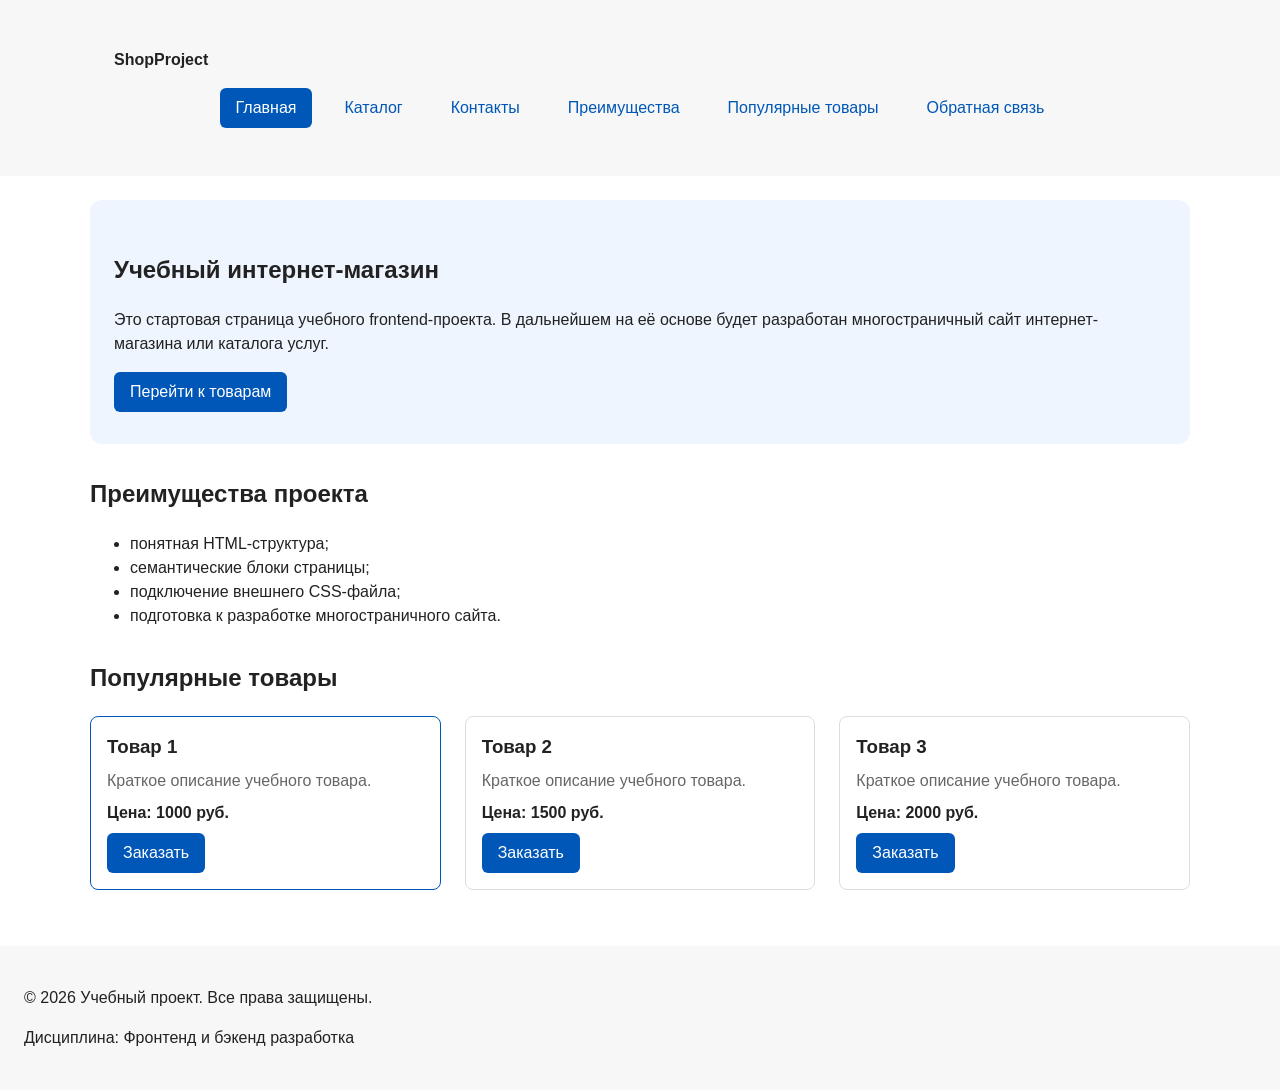
==== commit 9183ab81: "refactor: apply BEM naming to CSS classes" ====
--- a/index.html
+++ b/index.html
@@ -4,35 +4,47 @@
 <head>
     <meta charset="UTF-8">
     <meta name="viewport" content="width=device-width, initial-scale=1.0">
-    <title>Каталог товаров</title>
+    <meta name="description" content="Главная страница учебного интернет-магазина.">
+    <title>Учебный интернет-магазин</title>
     <link rel="stylesheet" href="css/style.css">
     <script src="js/main.js" defer></script>
     <meta property="og:type" content="website">
     <meta property="og:title" content="Учебный интернет-магазин">
     <meta property="og:description" content="Учебный frontend-проект интернет-магазина.">
-    <meta property="og:image" content="https://username.github.io/kr1-html-css-shop/images/preview.jpg">
-
+    <meta property="og:image" content="https://rubynich.github.io/kr1-html-css-shop/images/preview.jpg">
 </head>
 
 <body>
-    <header>
-        <div class="site-header">
-            <a class="site-logo" href="index.html">ShopProject</a>
+    <header class="site-header">
+        <div class="site-header__inner">
+            <a class="site-header__logo" href="index.html">ShopProject</a>
 
             <nav class="site-nav" aria-label="Основная навигация">
                 <ul class="site-nav__list">
-                    <li><a href="index.html">Главная</a></li>
-                    <li><a href="catalog.html">Каталог</a></li>
-                    <li><a href="contacts.html">Контакты</a></li>
-                    <li><a href="index.html#advantages">Преимущества</a></li>
-                    <li><a href="index.html#popular">Популярные товары</a></li>
-                    <li><a href="index.html#contacts">Обратная связь</a></li>
+                    <li class="site-nav__item">
+                        <a class="site-nav__link site-nav__link--active" href="index.html" aria-current="page">Главная</a>
+                    </li>
+                    <li class="site-nav__item">
+                        <a class="site-nav__link" href="catalog.html">Каталог</a>
+                    </li>
+                    <li class="site-nav__item">
+                        <a class="site-nav__link" href="contacts.html">Контакты</a>
+                    </li>
+                    <li class="site-nav__item">
+                        <a class="site-nav__link" href="index.html#advantages">Преимущества</a>
+                    </li>
+                    <li class="site-nav__item">
+                        <a class="site-nav__link" href="index.html#popular">Популярные товары</a>
+                    </li>
+                    <li class="site-nav__item">
+                        <a class="site-nav__link" href="index.html#contacts">Обратная связь</a>
+                    </li>
                 </ul>
             </nav>
-
         </div>
     </header>
-    <main>
+
+    <main class="site-main">
         <!-- Основное содержимое страницы -->
         <section class="hero">
             <h1>Учебный интернет-магазин</h1>
@@ -41,11 +53,11 @@
                 В дальнейшем на её основе будет разработан многостраничный сайт
                 интернет-магазина или каталога услуг.
             </p>
-            <a class="button" href="#popular">Перейти к товарам</a>
+            <a class="button button--primary" href="#popular">Перейти к товарам</a>
+        </section>
 
-        </section>
         <section class="section" id="advantages">
-            <h2>Преимущества проекта</h2>
+            <h2 class="section__title">Преимущества проекта</h2>
 
             <ul class="advantages-list">
                 <li>понятная HTML-структура;</li>
@@ -54,86 +66,79 @@
                 <li>подготовка к разработке многостраничного сайта.</li>
             </ul>
         </section>
+
         <section class="section" id="popular">
-            <h2>Популярные товары</h2>
+            <h2 class="section__title">Популярные товары</h2>
 
             <div class="products-grid">
-                <article class="product-card">
-                    <h3>Товар 1</h3>
-                    <p>Краткое описание учебного товара.</p>
-                    <p>Цена: 1000 руб.</p>
-                    <button class="button product-card__button" type="button" data-product="Товар 1">
+                <article class="product-card product-card--featured">
+                    <h3 class="product-card__title">Товар 1</h3>
+                    <p class="product-card__description">Краткое описание учебного товара.</p>
+                    <p class="product-card__price">Цена: 1000 руб.</p>
+                    <button class="button button--primary product-card__button" type="button" data-product="Товар 1">
                         Заказать
                     </button>
                 </article>
 
                 <article class="product-card">
-                    <h3>Товар 2</h3>
-                    <p>Краткое описание учебного товара.</p>
-                    <p>Цена: 1500 руб.</p>
-                    <button class="button product-card__button" type="button" data-product="Товар 2">
+                    <h3 class="product-card__title">Товар 2</h3>
+                    <p class="product-card__description">Краткое описание учебного товара.</p>
+                    <p class="product-card__price">Цена: 1500 руб.</p>
+                    <button class="button button--primary product-card__button" type="button" data-product="Товар 2">
                         Заказать
                     </button>
                 </article>
 
                 <article class="product-card">
-                    <h3>Товар 3</h3>
-                    <p>Краткое описание учебного товара.</p>
-                    <p>Цена: 2000 руб.</p>
-                    <button class="button product-card__button" type="button" data-product="Товар 3">
+                    <h3 class="product-card__title">Товар 3</h3>
+                    <p class="product-card__description">Краткое описание учебного товара.</p>
+                    <p class="product-card__price">Цена: 2000 руб.</p>
+                    <button class="button button--primary product-card__button" type="button" data-product="Товар 3">
                         Заказать
                     </button>
                 </article>
             </div>
         </section>
+    </main>
 
-
-    </main>
-    <footer id="contacts">
+    <footer class="site-footer" id="contacts">
         <p>&copy; 2026 Учебный проект. Все права защищены.</p>
         <p>Дисциплина: Фронтенд и бэкенд разработка</p>
     </footer>
 
-    <header>
-        <h1>Учебный интернет-магазин</h1>
-    </header>
-
-    <footer>
-        <p>&copy; 2026 Учебный проект</p>
-    </footer>
     <dialog class="order-dialog" id="order-dialog" aria-labelledby="order-dialog-title">
-        <h2 id="order-dialog-title">Оформление заявки</h2>
+        <h2 class="order-dialog__title" id="order-dialog-title">Оформление заявки</h2>
 
         <form class="order-form" id="order-form" action="#" method="post" novalidate>
             <input id="selected-product" name="selected-product" type="hidden">
 
-            <div class="form-field">
-                <label for="order-name">Имя</label>
-                <input id="order-name" name="name" type="text" placeholder="Введите ваше имя" minlength="2"
-                    autocomplete="given-name" required>
+            <div class="order-form__field">
+                <label class="order-form__label" for="order-name">Имя</label>
+                <input class="order-form__input" id="order-name" name="name" type="text"
+                    placeholder="Введите ваше имя" minlength="2" autocomplete="given-name" required>
             </div>
 
-            <div class="form-field">
-                <label for="order-email">E-mail</label>
-                <input id="order-email" name="email" type="email" placeholder="example@mail.ru" autocomplete="email"
-                    required>
+            <div class="order-form__field">
+                <label class="order-form__label" for="order-email">E-mail</label>
+                <input class="order-form__input" id="order-email" name="email" type="email"
+                    placeholder="example@mail.ru" autocomplete="email" required>
             </div>
 
-            <div class="form-field">
-                <label for="order-phone">Телефон</label>
-                <input id="order-phone" name="phone" type="tel" inputmode="tel" placeholder="+7 (900) 000-00-00"
-                    pattern="^\+7 \(\d{3}\) \d{3}-\d{2}-\d{2}$" required>
-                <small>Формат: +7 (900) 000-00-00</small>
+            <div class="order-form__field">
+                <label class="order-form__label" for="order-phone">Телефон</label>
+                <input class="order-form__input" id="order-phone" name="phone" type="tel" inputmode="tel"
+                    placeholder="+7 (900) 000-00-00" pattern="^\+7 \(\d{3}\) \d{3}-\d{2}-\d{2}$" required>
+                <small class="order-form__hint">Формат: +7 (900) 000-00-00</small>
             </div>
 
-            <div class="form-field">
-                <label for="order-date">Дата связи</label>
-                <input id="order-date" name="date" type="date">
+            <div class="order-form__field">
+                <label class="order-form__label" for="order-date">Дата связи</label>
+                <input class="order-form__input" id="order-date" name="date" type="date">
             </div>
 
-            <div class="form-field">
-                <label for="order-topic">Тема заявки</label>
-                <select id="order-topic" name="topic" required>
+            <div class="order-form__field">
+                <label class="order-form__label" for="order-topic">Тема заявки</label>
+                <select class="order-form__select" id="order-topic" name="topic" required>
                     <option value="">Выберите тему</option>
                     <option value="product">Заказ товара</option>
                     <option value="consultation">Консультация</option>
@@ -141,22 +146,22 @@
                 </select>
             </div>
 
-            <div class="form-field">
-                <label for="order-comment">Комментарий</label>
-                <textarea id="order-comment" name="comment" rows="4"
+            <div class="order-form__field">
+                <label class="order-form__label" for="order-comment">Комментарий</label>
+                <textarea class="order-form__textarea" id="order-comment" name="comment" rows="4"
                     placeholder="Укажите дополнительную информацию"></textarea>
             </div>
 
-            <div class="form-field form-field--checkbox">
-                <label>
-                    <input id="order-agreement" name="agreement" type="checkbox" required>
+            <div class="order-form__field">
+                <label class="order-form__label">
+                    <input class="order-form__checkbox" id="order-agreement" name="agreement" type="checkbox" required>
                     Я согласен на обработку данных
                 </label>
             </div>
 
-            <div class="form-actions">
-                <button type="button" id="close-order-dialog">Закрыть</button>
-                <button type="submit">Отправить заявку</button>
+            <div class="order-form__actions">
+                <button class="button button--secondary" type="button" id="close-order-dialog">Закрыть</button>
+                <button class="button button--primary" type="submit">Отправить заявку</button>
             </div>
         </form>
     </dialog>
@@ -164,60 +169,6 @@
     <p class="success-message" id="success-message" hidden>
         Форма успешно отправлена!
     </p>
-
 </body>
 
-            <div class="form-field">
-                <label for="order-email">E-mail</label>
-                <input id="order-email" name="email" type="email" placeholder="example@mail.ru" autocomplete="email"
-                    required>
-            </div>
-
-            <div class="form-field">
-                <label for="order-phone">Телефон</label>
-                <input id="order-phone" name="phone" type="tel" inputmode="tel" placeholder="+7 (900) 000-00-00"
-                    pattern="^\+7 \(\d{3}\) \d{3}-\d{2}-\d{2}$" required>
-                <small>Формат: +7 (900) 000-00-00</small>
-            </div>
-
-            <div class="form-field">
-                <label for="order-date">Дата связи</label>
-                <input id="order-date" name="date" type="date">
-            </div>
-
-            <div class="form-field">
-                <label for="order-topic">Тема заявки</label>
-                <select id="order-topic" name="topic" required>
-                    <option value="">Выберите тему</option>
-                    <option value="product">Заказ товара</option>
-                    <option value="consultation">Консультация</option>
-                    <option value="delivery">Доставка</option>
-                </select>
-            </div>
-
-            <div class="form-field">
-                <label for="order-comment">Комментарий</label>
-                <textarea id="order-comment" name="comment" rows="4"
-                    placeholder="Укажите дополнительную информацию"></textarea>
-            </div>
-
-            <div class="form-field form-field--checkbox">
-                <label>
-                    <input id="order-agreement" name="agreement" type="checkbox" required>
-                    Я согласен на обработку данных
-                </label>
-            </div>
-
-            <div class="form-actions">
-                <button type="button" id="close-order-dialog">Закрыть</button>
-                <button type="submit">Отправить заявку</button>
-            </div>
-        </form>
-    </dialog>
-
-    <p class="success-message" id="success-message" hidden>
-        Форма успешно отправлена!
-    </p>
-
-</body>
 </html>
--- a/css/style.css
+++ b/css/style.css
@@ -1,7 +1,7 @@
 /* ===============================
    1. Переменные проекта
    =============================== */
-
+ 
 :root {
   /* Основные цвета проекта */
   --color-bg: #ffffff;
@@ -16,31 +16,35 @@
   --color-success: #168a2f;
   --color-success-bg: #eefaf0;
   --color-white: #ffffff;
-
+ 
   /* Отступы */
   --space-xs: 4px;
   --space-sm: 8px;
   --space-md: 16px;
   --space-lg: 24px;
   --space-xl: 32px;
-
+ 
   /* Скругления */
   --radius-sm: 6px;
   --radius-md: 8px;
   --radius-lg: 12px;
-
+ 
   /* Размеры */
   --container-width: 1100px;
 }
-
+ 
 /* ===============================
    2. Базовые стили
    =============================== */
-
+ 
 * {
   box-sizing: border-box;
 }
-
+ 
+html {
+  scroll-behavior: smooth;
+}
+ 
 /*
   Убираем стандартный внешний отступ браузера у body.
   Без этого вокруг страницы может появиться белая рамка.
@@ -52,70 +56,55 @@
   color: var(--color-text);
   background-color: var(--color-bg);
 }
-
-/*
-  Задаём внутренние отступы для основных областей страницы.
-  Это делает содержимое визуально отделённым от краёв окна браузера.
-*/
-header,
-main,
-footer {
-  padding: var(--space-lg);
-}
-
-
-/*
-  Оформляем шапку страницы.
-  Пока используется простой светло-серый фон.
-*/
-header {
-  background-color: var(--color-surface);
-}
-
-footer {
-  background-color: var(--color-surface);
-}
-
-/* ===============================
-   3. Общие элементы интерфейса
-   =============================== */
-
+ 
 a {
   color: var(--color-primary);
 }
-
+ 
 a:hover {
   color: var(--color-primary-dark);
 }
-
+ 
 a:focus-visible {
   outline: 2px solid var(--color-primary);
   outline-offset: 3px;
 }
-
-
-
+ 
+/* Подсветка элемента, на который ведёт якорная ссылка. */
+:target {
+  outline: 2px dashed var(--color-primary);
+  outline-offset: 4px;
+}
+ 
+/* ===============================
+   3. Блок site-header
+   =============================== */
+ 
+.site-header {
+  padding: var(--space-lg);
+  background-color: var(--color-surface);
+}
+ 
 /*
   Ограничиваем ширину содержимого шапки,
   чтобы оно не растягивалось слишком сильно на широких экранах.
 */
-.site-header {
-  max-width: 1100px;
+.site-header__inner {
+  max-width: var(--container-width);
   margin: 0 auto;
-}
-
-/*
-  Оформляем текстовый логотип.
-*/
-.site-logo {
-  font-weight: bold;
+  padding: var(--space-lg);
+}
+ 
+.site-header__logo {
+  font-weight: 700;
+  color: var(--color-text);
   text-decoration: none;
-  color: #222222;
-}
-
-/*
-  Убираем стандартные отступы и маркеры списка навигации.
-*/
+}
+ 
+/* ===============================
+   4. Блок site-nav
+   =============================== */
+ 
 .site-nav__list {
   display: flex;
   flex-wrap: wrap;
@@ -126,41 +115,67 @@
   margin: var(--space-md) 0 0;
   list-style: none;
 }
-
-
-/*
-  Добавляем расстояние между пунктами меню.
-*/
-.site-nav__list li {
-  margin-bottom: 8px;
-}
-
-/*
-  Оформляем ссылки меню.
-*/
-.site-nav__list a {
+ 
+.site-nav__link {
   display: inline-block;
   padding: var(--space-sm) var(--space-md);
   color: var(--color-primary);
   text-decoration: none;
   border-radius: var(--radius-sm);
 }
-
-
-/*
-  При наведении мыши подчёркиваем ссылку.
-  Подробно состояния интерфейса будут рассмотрены в практической работе 1.7.
-*/
-.site-nav__list a:hover {
+ 
+.site-nav__link:hover {
   color: var(--color-white);
   background-color: var(--color-primary);
 }
-
-
-/* ===============================
-   4. Компоненты страницы
-   =============================== */
-
+ 
+.site-nav__link:focus-visible {
+  outline: 2px solid var(--color-primary);
+  outline-offset: 3px;
+}
+ 
+.site-nav__link--active {
+  color: var(--color-white);
+  background-color: var(--color-primary);
+}
+ 
+/* ===============================
+   5. Основная область и подвал
+   =============================== */
+ 
+.site-main {
+  padding: var(--space-lg);
+}
+ 
+.site-footer {
+  padding: var(--space-lg);
+  background-color: var(--color-surface);
+}
+ 
+/* ===============================
+   6. Блок breadcrumbs
+   =============================== */
+ 
+.breadcrumbs {
+  max-width: var(--container-width);
+  margin: 0 auto var(--space-md);
+  font-size: 14px;
+  color: var(--color-muted);
+}
+ 
+.breadcrumbs__link {
+  color: var(--color-primary);
+}
+ 
+.breadcrumbs__current::before {
+  content: " / ";
+  color: var(--color-muted);
+}
+ 
+/* ===============================
+   7. Блоки hero и section
+   =============================== */
+ 
 .hero {
   max-width: var(--container-width);
   margin: 0 auto var(--space-xl);
@@ -168,87 +183,183 @@
   background-color: var(--color-surface-accent);
   border-radius: var(--radius-lg);
 }
-
+ 
 .section {
   max-width: var(--container-width);
   margin: 0 auto var(--space-xl);
 }
-
-.section h2 {
+ 
+.section__title {
   margin-top: 0;
 }
-
+ 
+/* ===============================
+   8. Блок button
+   =============================== */
+ 
+.button {
+  display: inline-block;
+  padding: var(--space-sm) var(--space-md);
+  border: none;
+  border-radius: var(--radius-sm);
+  font: inherit;
+  text-decoration: none;
+  cursor: pointer;
+}
+ 
+.button--primary {
+  color: var(--color-white);
+  background-color: var(--color-primary);
+}
+ 
+.button--primary:hover {
+  color: var(--color-white);
+  background-color: var(--color-primary-dark);
+}
+ 
+.button--secondary {
+  color: var(--color-primary);
+  background-color: transparent;
+  border: 1px solid var(--color-primary);
+}
+ 
+.button--secondary:hover {
+  color: var(--color-white);
+  background-color: var(--color-primary);
+}
+ 
+.button:focus-visible {
+  outline: 2px solid var(--color-primary);
+  outline-offset: 3px;
+}
+ 
+.button:disabled,
+.button--disabled {
+  opacity: 0.6;
+  cursor: not-allowed;
+}
+ 
+/* ===============================
+   9. Блоки products-grid и product-card
+   =============================== */
+ 
+.products-grid {
+  display: grid;
+  grid-template-columns: repeat(3, 1fr);
+  gap: var(--space-lg);
+}
+ 
 /*
-  Карточка товара — самостоятельный блок.
-  На следующих занятиях карточки будут доработаны и выстроены в сетку.
+  Карточка товара — самостоятельный переиспользуемый блок.
 */
 .product-card {
-  margin-bottom: var(--space-md);
+  display: flex;
+  flex-direction: column;
+  gap: var(--space-sm);
   padding: var(--space-md);
   border: 1px solid var(--color-border);
   border-radius: var(--radius-md);
   background-color: var(--color-bg);
 }
-
+ 
 .product-card:hover {
   border-color: var(--color-primary);
 }
-
-.product-card h3 {
-  margin-top: 0;
-}
-
-
-.button {
-  display: inline-block;
-  padding: var(--space-sm) var(--space-md);
-  color: var(--color-white);
-  background-color: var(--color-primary);
-  text-decoration: none;
-  border: none;
-  border-radius: var(--radius-sm);
-  cursor: pointer;
-}
-
-.button:hover {
-  background-color: var(--color-primary-dark);
-}
-
-.button:focus-visible {
-  outline: 2px solid var(--color-primary);
-  outline-offset: 3px;
-}
-
-.button:disabled {
-  opacity: 0.6;
-  cursor: not-allowed;
-}
-
-
-/*
-  Дополнительный информационный блок.
-*/
-.product-card {
-  margin-bottom: var(--space-md);
+ 
+.product-card--featured {
+  border-color: var(--color-primary);
+}
+ 
+.product-card--discount {
+  border-color: var(--color-danger);
+}
+ 
+.product-card__title {
+  margin: 0;
+  color: var(--color-text);
+}
+ 
+.product-card__description {
+  margin: 0;
+  color: var(--color-muted);
+}
+ 
+.product-card__price {
+  margin: 0;
+  font-weight: 700;
+}
+ 
+.product-card--discount .product-card__price {
+  color: var(--color-danger);
+}
+ 
+.product-card__button {
+  margin-top: auto;
+  align-self: flex-start;
+}
+ 
+/* ===============================
+   10. Блоки catalog-layout и catalog-filters
+   =============================== */
+ 
+.catalog-layout {
+  max-width: var(--container-width);
+  margin: 0 auto var(--space-xl);
+  display: grid;
+  grid-template-columns: 260px 1fr;
+  grid-template-areas: "filters products";
+  gap: var(--space-lg);
+}
+ 
+/* Элементы макета: области сетки. */
+.catalog-layout__filters {
+  grid-area: filters;
+}
+ 
+.catalog-layout__products {
+  grid-area: products;
+}
+ 
+.catalog-filters {
   padding: var(--space-md);
   border: 1px solid var(--color-border);
   border-radius: var(--radius-md);
-  background-color: var(--color-bg);
-}
-
-.product-card:hover {
-  border-color: var(--color-primary);
-}
-
-.product-card h3 {
-  margin-top: 0;
-}
-
-
-/* ===============================
-   5. Форма и модальное окно
-   =============================== */
-
+  background-color: var(--color-surface);
+}
+ 
+.catalog-filters__form {
+  display: grid;
+  gap: var(--space-md);
+}
+ 
+.catalog-filters__group {
+  margin: 0;
+  padding: var(--space-md);
+  border: 1px solid var(--color-border);
+  border-radius: var(--radius-sm);
+}
+ 
+.catalog-filters__legend {
+  font-weight: 700;
+}
+ 
+.catalog-filters__label {
+  display: block;
+  margin-bottom: var(--space-sm);
+}
+ 
+.catalog-filters__input {
+  width: 100%;
+  padding: 8px 10px;
+  border: 1px solid var(--color-border);
+  border-radius: var(--radius-sm);
+  font: inherit;
+}
+ 
+/* ===============================
+   11. Блок order-dialog
+   =============================== */
+ 
 /*
   Модальное окно.
   Элемент dialog сам умеет открываться поверх страницы.
@@ -259,102 +370,90 @@
   border: none;
   border-radius: var(--radius-lg);
 }
-
-
-/*
-  Затемнение фона за модальным окном.
-*/
+ 
+/* Затемнение фона за модальным окном. */
 .order-dialog::backdrop {
   background-color: rgba(0, 0, 0, 0.5);
 }
-
-
-/*
-  Поле формы.
-  Каждый блок получает нижний отступ.
-*/
-.form-field {
+ 
+.order-dialog__title {
+  margin-top: 0;
+}
+ 
+/* ===============================
+   12. Блок order-form
+   =============================== */
+ 
+/* Поле формы: каждый блок получает нижний отступ. */
+.order-form__field {
   margin-bottom: var(--space-md);
 }
-
-
-/*
-  Подпись поля.
-*/
-.form-field label {
+ 
+/* Подпись поля. */
+.order-form__label {
   display: block;
   margin-bottom: var(--space-xs);
 }
-
-
-/*
-  Основные поля формы.
-*/
-.form-field input,
-.form-field select,
-.form-field textarea {
+ 
+/* Основные поля формы. */
+.order-form__input,
+.order-form__select,
+.order-form__textarea {
   width: 100%;
   padding: 10px 12px;
   border: 1px solid var(--color-border);
   border-radius: var(--radius-sm);
   font: inherit;
 }
-
-
+ 
+.order-form__input:hover,
+.order-form__select:hover,
+.order-form__textarea:hover {
+  border-color: var(--color-primary);
+}
+ 
+/* Видимый фокус для клавиатурной навигации. */
+.order-form__input:focus-visible,
+.order-form__select:focus-visible,
+.order-form__textarea:focus-visible,
+.order-form__checkbox:focus-visible {
+  outline: 2px solid var(--color-primary);
+  outline-offset: 3px;
+}
+ 
 /*
-  Checkbox не должен занимать всю ширину.
+  Подсветка ошибочных полей.
+  Атрибут aria-invalid добавляется через JavaScript.
 */
-.form-field input[type="checkbox"] {
+.order-form__input[aria-invalid="true"],
+.order-form__select[aria-invalid="true"],
+.order-form__textarea[aria-invalid="true"] {
+  border-color: var(--color-danger);
+}
+ 
+/* Checkbox не должен занимать всю ширину. */
+.order-form__checkbox {
   width: auto;
 }
-
-
-/*
-  Подсказка под полем телефона.
-*/
-.form-field small {
+ 
+/* Подсказка под полем. */
+.order-form__hint {
   display: block;
   margin-top: var(--space-xs);
   color: var(--color-muted);
 }
-
-
-.form-field input:hover,
-.form-field select:hover,
-.form-field textarea:hover {
-  border-color: var(--color-primary);
-}
-
-
-/*
-  Видимый фокус для клавиатурной навигации.
-*/
-.form-field input:focus-visible,
-.form-field select:focus-visible,
-.form-field textarea:focus-visible,
-.form-actions button:focus-visible {
-  outline: 2px solid var(--color-primary);
-  outline-offset: 3px;
-}
-
-[aria-invalid="true"] {
-  border-color: var(--color-danger);
-}
-
-
-
-/*
-  Кнопки формы.
-*/
-.form-actions {
+ 
+/* Область кнопок формы. */
+.order-form__actions {
   display: flex;
-  gap: 12px;
-  margin-top: 20px;
-}
-
-/*
-  Сообщение об успешной отправке.
-*/
+  gap: var(--space-md);
+  margin-top: var(--space-lg);
+}
+ 
+/* ===============================
+   13. Блок success-message
+   =============================== */
+ 
 .success-message {
   max-width: var(--container-width);
   margin: var(--space-lg) auto;
@@ -362,199 +461,4 @@
   border-left: 4px solid var(--color-success);
   background-color: var(--color-success-bg);
 }
-
-.breadcrumbs {
-  max-width: var(--container-width);
-  margin: 0 auto var(--space-md);
-  font-size: 14px;
-  color: var(--color-muted);
-}
-
-.breadcrumbs a {
-  color: var(--color-primary);
-}
-
-.breadcrumbs span::before {
-  content: " / ";
-  color: var(--color-muted);
-}
-html {
-  scroll-behavior: smooth;
-}
-:target {
-  outline: 2px dashed var(--color-primary);
-  outline-offset: 4px;
-}
-/*
-  Модальное окно.
-  Элемент dialog сам умеет открываться поверх страницы.
-*/
-.order-dialog {
-  width: min(100% - 32px, 560px);
-  padding: 24px;
-  border: none;
-  border-radius: 12px;
-}
-
-/*
-  Затемнение фона за модальным окном.
-*/
-.order-dialog::backdrop {
-  background-color: rgba(0, 0, 0, 0.5);
-}
-
-/*
-  Поле формы.
-  Каждый блок получает нижний отступ.
-*/
-.form-field {
-  margin-bottom: 16px;
-}
-
-/*
-  Подпись поля.
-*/
-.form-field label {
-  display: block;
-  margin-bottom: 6px;
-}
-
-/*
-  Основные поля формы.
-*/
-.form-field input,
-.form-field select,
-.form-field textarea {
-  width: 100%;
-  padding: 10px 12px;
-  border: 1px solid #cccccc;
-  border-radius: 6px;
-  font: inherit;
-}
-
-/*
-  Checkbox не должен занимать всю ширину.
-*/
-.form-field input[type="checkbox"] {
-  width: auto;
-}
-
-/*
-  Подсказка под полем телефона.
-*/
-.form-field small {
-  display: block;
-  margin-top: 4px;
-  color: #666666;
-}
-
-/*
-  Видимый фокус для клавиатурной навигации.
-*/
-.form-field input:focus-visible,
-.form-field select:focus-visible,
-.form-field textarea:focus-visible,
-.form-actions button:focus-visible {
-  outline: 2px solid #0057b8;
-  outline-offset: 2px;
-}
-
-/*
-  Подсветка ошибочных полей.
-  Атрибут aria-invalid будет добавляться через JavaScript.
-*/
-[aria-invalid="true"] {
-  border-color: #b00020;
-}
-
-/*
-  Кнопки формы.
-*/
-.form-actions {
-  display: flex;
-  gap: 12px;
-  margin-top: 20px;
-}
-
-/*
-  Сообщение об успешной отправке.
-*/
-.success-message {
-  max-width: 1100px;
-  margin: 24px auto;
-  padding: 16px;
-  border-left: 4px solid #168a2f;
-  background-color: #eefaf0;
-}
-
-.products-grid {
-  display: grid;
-  grid-template-columns: repeat(3, 1fr);
-  gap: var(--space-lg);
-}
-
-.product-card {
-  display: flex;
-  flex-direction: column;
-  gap: var(--space-sm);
-  margin-bottom: 0;
-  padding: var(--space-md);
-  border: 1px solid var(--color-border);
-  border-radius: var(--radius-md);
-  background-color: var(--color-bg);
-}
-
-.product-card .button {
-  margin-top: auto;
-  align-self: flex-start;
-}
-
-.catalog-layout {
-  max-width: var(--container-width);
-  margin: 0 auto var(--space-xl);
-  display: grid;
-  grid-template-columns: 260px 1fr;
-  grid-template-areas: "filters products";
-  gap: var(--space-lg);
-}
-
-.catalog-filters {
-  grid-area: filters;
-  padding: var(--space-md);
-  border: 1px solid var(--color-border);
-  border-radius: var(--radius-md);
-  background-color: var(--color-surface);
-}
-
-.catalog-products {
-  grid-area: products;
-}
-
-.filters-form {
-  display: grid;
-  gap: var(--space-md);
-}
-
-.filters-form fieldset {
-  margin: 0;
-  padding: var(--space-md);
-  border: 1px solid var(--color-border);
-  border-radius: var(--radius-sm);
-}
-
-.filters-form legend {
-  font-weight: 700;
-}
-
-.filters-form label {
-  display: block;
-  margin-bottom: var(--space-sm);
-}
-
-.filters-form input[type="number"] {
-  width: 100%;
-  padding: 8px 10px;
-  border: 1px solid var(--color-border);
-  border-radius: var(--radius-sm);
-  font: inherit;
-}
+ 
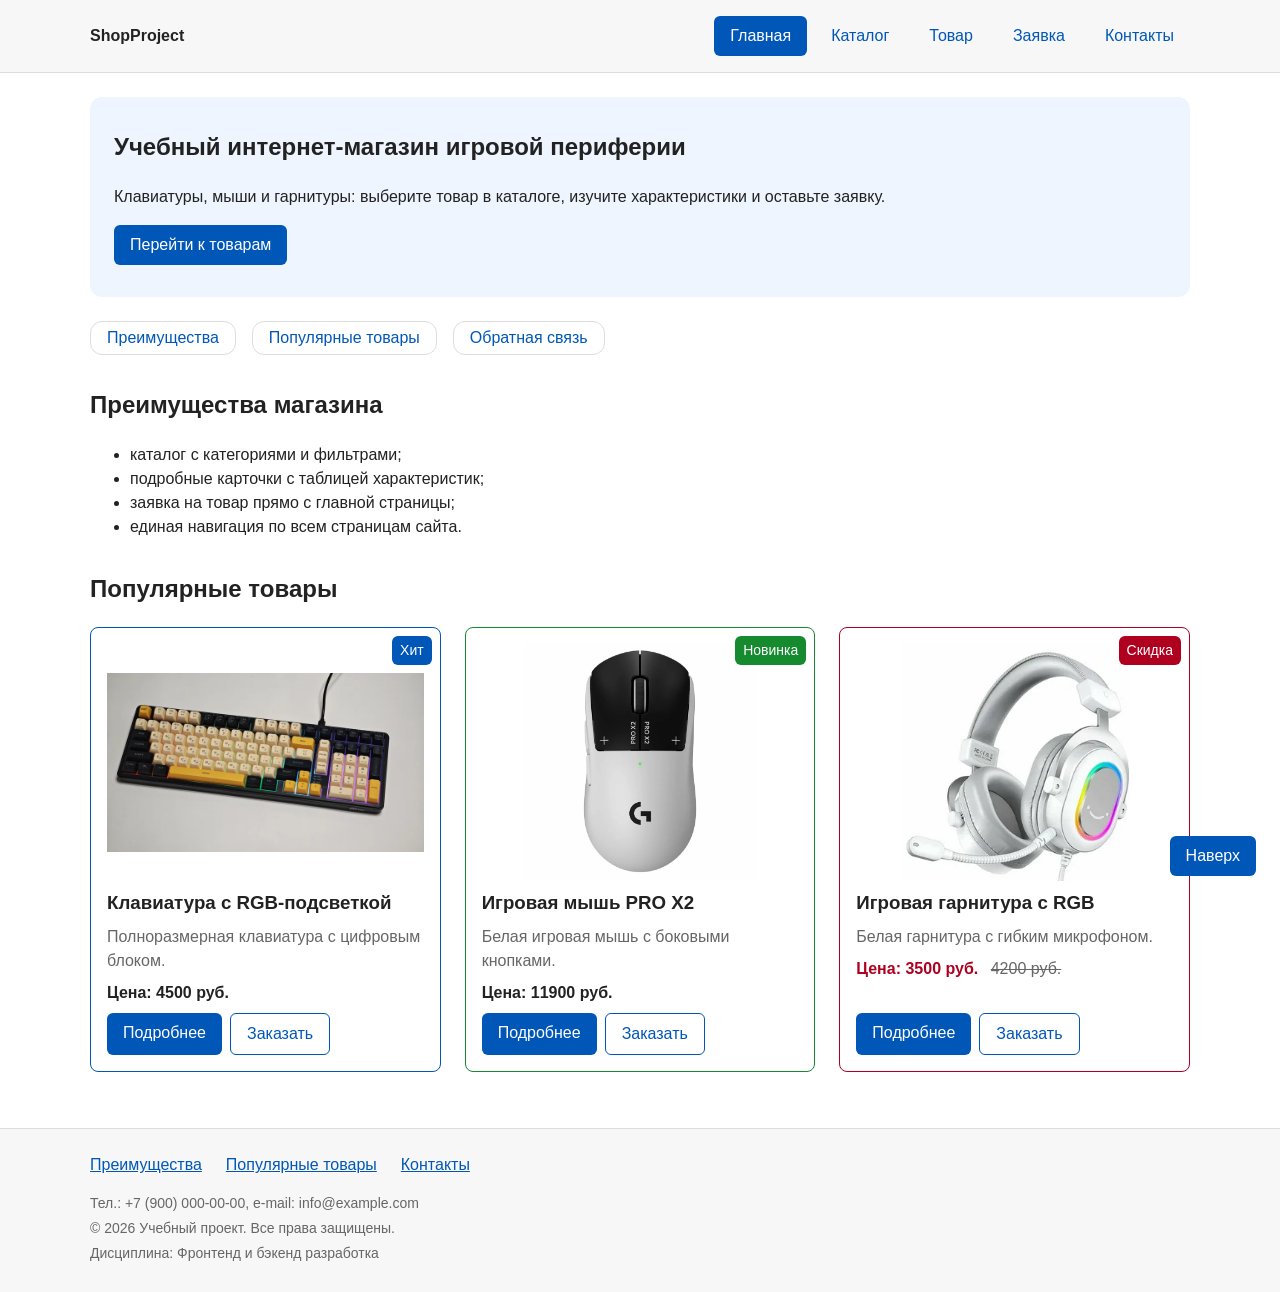
==== commit c0dc2ac5: "fix: prepare HTML CSS project for submission" ====
--- a/index.html
+++ b/index.html
@@ -4,14 +4,13 @@
 <head>
     <meta charset="UTF-8">
     <meta name="viewport" content="width=device-width, initial-scale=1.0">
-    <meta name="description" content="Главная страница учебного интернет-магазина.">
+    <meta name="description" content="Главная страница учебного интернет-магазина игровой периферии: преимущества, популярные товары, быстрая заявка.">
     <title>Учебный интернет-магазин</title>
     <link rel="stylesheet" href="css/style.css">
     <script src="js/main.js" defer></script>
     <meta property="og:type" content="website">
     <meta property="og:title" content="Учебный интернет-магазин">
-    <meta property="og:description" content="Учебный frontend-проект интернет-магазина.">
-    <meta property="og:image" content="https://rubynich.github.io/kr1-html-css-shop/images/preview.jpg">
+    <meta property="og:description" content="Главная страница учебного интернет-магазина игровой периферии: преимущества, популярные товары, быстрая заявка.">
 </head>
 
 <body>
@@ -22,22 +21,19 @@
             <nav class="site-nav" aria-label="Основная навигация">
                 <ul class="site-nav__list">
                     <li class="site-nav__item">
-                        <a class="site-nav__link site-nav__link--active" href="index.html" aria-current="page">Главная</a>
+                        <a class="site-nav__link site-nav__link--active" aria-current="page" href="index.html">Главная</a>
                     </li>
                     <li class="site-nav__item">
                         <a class="site-nav__link" href="catalog.html">Каталог</a>
                     </li>
                     <li class="site-nav__item">
-                        <a class="site-nav__link" href="contacts.html">Контакты</a>
+                        <a class="site-nav__link" href="product.html">Товар</a>
                     </li>
                     <li class="site-nav__item">
-                        <a class="site-nav__link" href="index.html#advantages">Преимущества</a>
+                        <a class="site-nav__link" href="order.html">Заявка</a>
                     </li>
                     <li class="site-nav__item">
-                        <a class="site-nav__link" href="index.html#popular">Популярные товары</a>
-                    </li>
-                    <li class="site-nav__item">
-                        <a class="site-nav__link" href="index.html#contacts">Обратная связь</a>
+                        <a class="site-nav__link" href="contacts.html">Контакты</a>
                     </li>
                 </ul>
             </nav>
@@ -45,25 +41,28 @@
     </header>
 
     <main class="site-main">
-        <!-- Основное содержимое страницы -->
         <section class="hero">
-            <h1>Учебный интернет-магазин</h1>
-            <p>
-                Это стартовая страница учебного frontend-проекта.
-                В дальнейшем на её основе будет разработан многостраничный сайт
-                интернет-магазина или каталога услуг.
+            <h1 class="hero__title">Учебный интернет-магазин игровой периферии</h1>
+            <p class="hero__text">
+                Клавиатуры, мыши и гарнитуры: выберите товар в каталоге, изучите характеристики и оставьте заявку.
             </p>
             <a class="button button--primary" href="#popular">Перейти к товарам</a>
         </section>
 
+        <nav class="anchor-nav" aria-label="Разделы страницы">
+            <a class="anchor-nav__link" href="#advantages">Преимущества</a>
+            <a class="anchor-nav__link" href="#popular">Популярные товары</a>
+            <a class="anchor-nav__link" href="#contacts">Обратная связь</a>
+        </nav>
+
         <section class="section" id="advantages">
-            <h2 class="section__title">Преимущества проекта</h2>
+            <h2 class="section__title">Преимущества магазина</h2>
 
             <ul class="advantages-list">
-                <li>понятная HTML-структура;</li>
-                <li>семантические блоки страницы;</li>
-                <li>подключение внешнего CSS-файла;</li>
-                <li>подготовка к разработке многостраничного сайта.</li>
+                <li>каталог с категориями и фильтрами;</li>
+                <li>подробные карточки с таблицей характеристик;</li>
+                <li>заявка на товар прямо с главной страницы;</li>
+                <li>единая навигация по всем страницам сайта.</li>
             </ul>
         </section>
 
@@ -71,74 +70,87 @@
             <h2 class="section__title">Популярные товары</h2>
 
             <div class="products-grid">
-                <article class="product-card product-card--featured">
-                    <h3 class="product-card__title">Товар 1</h3>
-                    <p class="product-card__description">Краткое описание учебного товара.</p>
-                    <p class="product-card__price">Цена: 1000 руб.</p>
-                    <button class="button button--primary product-card__button" type="button" data-product="Товар 1">
-                        Заказать
-                    </button>
+                <article class="product-card product-card--featured" data-category="keyboards">
+                    <span class="product-card__badge">Хит</span>
+                    <img class="product-card__image" src="images/product-1.png" alt="Клавиатура с цифровым блоком, чёрно-бежево-жёлтые клавиши, RGB-подсветка" width="760" height="428" loading="lazy">
+                    <h3 class="product-card__title">Клавиатура с RGB-подсветкой</h3>
+                    <p class="product-card__description">Полноразмерная клавиатура с цифровым блоком.</p>
+                    <p class="product-card__price">Цена: 4500 руб.</p>
+                    <div class="product-card__actions">
+                        <a class="button button--primary product-card__button" href="product.html">Подробнее</a>
+                        <button class="button button--secondary product-card__button" type="button" data-product="Клавиатура с RGB-подсветкой">Заказать</button>
+                    </div>
                 </article>
-
-                <article class="product-card">
-                    <h3 class="product-card__title">Товар 2</h3>
-                    <p class="product-card__description">Краткое описание учебного товара.</p>
-                    <p class="product-card__price">Цена: 1500 руб.</p>
-                    <button class="button button--primary product-card__button" type="button" data-product="Товар 2">
-                        Заказать
-                    </button>
+                <article class="product-card product-card--new" data-category="mice">
+                    <span class="product-card__badge">Новинка</span>
+                    <img class="product-card__image" src="images/product-2.png" alt="Белая игровая мышь PRO X2 с чёрной верхней панелью, вид сверху" width="779" height="800" loading="lazy">
+                    <h3 class="product-card__title">Игровая мышь PRO X2</h3>
+                    <p class="product-card__description">Белая игровая мышь с боковыми кнопками.</p>
+                    <p class="product-card__price">Цена: 11900 руб.</p>
+                    <div class="product-card__actions">
+                        <a class="button button--primary product-card__button" href="product-2.html">Подробнее</a>
+                        <button class="button button--secondary product-card__button" type="button" data-product="Игровая мышь PRO X2">Заказать</button>
+                    </div>
                 </article>
-
-                <article class="product-card">
-                    <h3 class="product-card__title">Товар 3</h3>
-                    <p class="product-card__description">Краткое описание учебного товара.</p>
-                    <p class="product-card__price">Цена: 2000 руб.</p>
-                    <button class="button button--primary product-card__button" type="button" data-product="Товар 3">
-                        Заказать
-                    </button>
+                <article class="product-card product-card--discount" data-category="headsets">
+                    <span class="product-card__badge">Скидка</span>
+                    <img class="product-card__image" src="images/product-3.png" alt="Белая игровая гарнитура с RGB-кольцом на чашке и микрофоном" width="307" height="320" loading="lazy">
+                    <h3 class="product-card__title">Игровая гарнитура с RGB</h3>
+                    <p class="product-card__description">Белая гарнитура с гибким микрофоном.</p>
+                    <p class="product-card__price">Цена: 3500 руб. <s class="product-card__old-price">4200 руб.</s></p>
+                    <div class="product-card__actions">
+                        <a class="button button--primary product-card__button" href="product-3.html">Подробнее</a>
+                        <button class="button button--secondary product-card__button" type="button" data-product="Игровая гарнитура с RGB">Заказать</button>
+                    </div>
                 </article>
             </div>
         </section>
     </main>
 
     <footer class="site-footer" id="contacts">
-        <p>&copy; 2026 Учебный проект. Все права защищены.</p>
-        <p>Дисциплина: Фронтенд и бэкенд разработка</p>
+        <div class="site-footer__inner">
+            <ul class="site-footer__links">
+                <li><a class="site-footer__link" href="index.html#advantages">Преимущества</a></li>
+                <li><a class="site-footer__link" href="index.html#popular">Популярные товары</a></li>
+                <li><a class="site-footer__link" href="contacts.html">Контакты</a></li>
+            </ul>
+            <p class="site-footer__text">Тел.: +7 (900) 000-00-00, e-mail: info@example.com</p>
+            <p class="site-footer__text">&copy; 2026 Учебный проект. Все права защищены.</p>
+            <p class="site-footer__text">Дисциплина: Фронтенд и бэкенд разработка</p>
+        </div>
     </footer>
+
+    <a class="to-top" href="#" aria-label="Наверх">Наверх</a>
 
     <dialog class="order-dialog" id="order-dialog" aria-labelledby="order-dialog-title">
         <h2 class="order-dialog__title" id="order-dialog-title">Оформление заявки</h2>
+        <p class="order-dialog__product">Товар: <strong id="selected-product-name"></strong></p>
 
-        <form class="order-form" id="order-form" action="#" method="post" novalidate>
+        <form class="order-form" id="order-dialog-form" action="#" method="post" novalidate>
             <input id="selected-product" name="selected-product" type="hidden">
 
             <div class="order-form__field">
-                <label class="order-form__label" for="order-name">Имя</label>
-                <input class="order-form__input" id="order-name" name="name" type="text"
+                <label class="order-form__label" for="dialog-name">Имя</label>
+                <input class="order-form__input" id="dialog-name" name="name" type="text"
                     placeholder="Введите ваше имя" minlength="2" autocomplete="given-name" required>
             </div>
 
             <div class="order-form__field">
-                <label class="order-form__label" for="order-email">E-mail</label>
-                <input class="order-form__input" id="order-email" name="email" type="email"
+                <label class="order-form__label" for="dialog-email">E-mail</label>
+                <input class="order-form__input" id="dialog-email" name="email" type="email"
                     placeholder="example@mail.ru" autocomplete="email" required>
             </div>
 
             <div class="order-form__field">
-                <label class="order-form__label" for="order-phone">Телефон</label>
-                <input class="order-form__input" id="order-phone" name="phone" type="tel" inputmode="tel"
+                <label class="order-form__label" for="dialog-phone">Телефон</label>
+                <input class="order-form__input" id="dialog-phone" name="phone" type="tel" inputmode="tel"
                     placeholder="+7 (900) 000-00-00" pattern="^\+7 \(\d{3}\) \d{3}-\d{2}-\d{2}$" required>
                 <small class="order-form__hint">Формат: +7 (900) 000-00-00</small>
             </div>
 
             <div class="order-form__field">
-                <label class="order-form__label" for="order-date">Дата связи</label>
-                <input class="order-form__input" id="order-date" name="date" type="date">
-            </div>
-
-            <div class="order-form__field">
-                <label class="order-form__label" for="order-topic">Тема заявки</label>
-                <select class="order-form__select" id="order-topic" name="topic" required>
+                <label class="order-form__label" for="dialog-topic">Тема заявки</label>
+                <select class="order-form__select" id="dialog-topic" name="topic" required>
                     <option value="">Выберите тему</option>
                     <option value="product">Заказ товара</option>
                     <option value="consultation">Консультация</option>
@@ -147,14 +159,14 @@
             </div>
 
             <div class="order-form__field">
-                <label class="order-form__label" for="order-comment">Комментарий</label>
-                <textarea class="order-form__textarea" id="order-comment" name="comment" rows="4"
+                <label class="order-form__label" for="dialog-comment">Комментарий</label>
+                <textarea class="order-form__textarea" id="dialog-comment" name="comment" rows="3"
                     placeholder="Укажите дополнительную информацию"></textarea>
             </div>
 
             <div class="order-form__field">
-                <label class="order-form__label">
-                    <input class="order-form__checkbox" id="order-agreement" name="agreement" type="checkbox" required>
+                <label class="order-form__label order-form__label--inline" for="dialog-agreement">
+                    <input class="order-form__checkbox" id="dialog-agreement" name="agreement" type="checkbox" required>
                     Я согласен на обработку данных
                 </label>
             </div>
@@ -166,7 +178,7 @@
         </form>
     </dialog>
 
-    <p class="success-message" id="success-message" hidden>
+    <p class="success-message" id="success-message" role="status" hidden>
         Форма успешно отправлена!
     </p>
 </body>
--- a/css/style.css
+++ b/css/style.css
@@ -1,9 +1,9 @@
 /* ===============================
    1. Переменные проекта
    =============================== */
- 
+
 :root {
-  /* Основные цвета проекта */
+  /* Цвета */
   --color-bg: #ffffff;
   --color-text: #222222;
   --color-muted: #666666;
@@ -16,39 +16,46 @@
   --color-success: #168a2f;
   --color-success-bg: #eefaf0;
   --color-white: #ffffff;
- 
+
   /* Отступы */
   --space-xs: 4px;
   --space-sm: 8px;
   --space-md: 16px;
   --space-lg: 24px;
   --space-xl: 32px;
- 
+
   /* Скругления */
   --radius-sm: 6px;
   --radius-md: 8px;
   --radius-lg: 12px;
- 
-  /* Размеры */
+
+  /* Размеры и шрифты */
   --container-width: 1100px;
-}
- 
+  --header-offset: 88px;
+  --font-size-sm: 14px;
+  --font-size-lg: 18px;
+  --font-size-xl: 28px;
+
+  /* Слои (z-index) */
+  --z-sticky: 100;
+  --z-fixed: 200;
+  --z-toast: 300;
+  --z-modal: 1000;
+}
+
 /* ===============================
    2. Базовые стили
    =============================== */
- 
+
 * {
   box-sizing: border-box;
 }
- 
+
 html {
   scroll-behavior: smooth;
 }
- 
-/*
-  Убираем стандартный внешний отступ браузера у body.
-  Без этого вокруг страницы может появиться белая рамка.
-*/
+
+/* Убираем внешний отступ браузера, чтобы вокруг страницы не было рамки. */
 body {
   margin: 0;
   font-family: Arial, sans-serif;
@@ -56,66 +63,91 @@
   color: var(--color-text);
   background-color: var(--color-bg);
 }
- 
+
 a {
   color: var(--color-primary);
 }
- 
+
 a:hover {
   color: var(--color-primary-dark);
 }
- 
+
 a:focus-visible {
   outline: 2px solid var(--color-primary);
   outline-offset: 3px;
 }
- 
-/* Подсветка элемента, на который ведёт якорная ссылка. */
+
+/* Цель якорной ссылки не прячется под липкой шапкой. */
 :target {
+  scroll-margin-top: var(--header-offset);
+}
+
+/* Подсветка раздела, на который ведёт якорь. */
+.section:target {
   outline: 2px dashed var(--color-primary);
   outline-offset: 4px;
 }
- 
+
+/* Общие заголовки блоков: без верхнего отступа. */
+.hero__title,
+.section__title,
+.product-page__title,
+.catalog-filters__title,
+.order-dialog__title,
+.product-page__aside-title,
+.order-layout__aside-title {
+  margin-top: 0;
+}
+
+.product-page__aside-title,
+.order-layout__aside-title {
+  font-size: var(--font-size-lg);
+}
+
 /* ===============================
    3. Блок site-header
    =============================== */
- 
+
 .site-header {
-  padding: var(--space-lg);
+  position: sticky;
+  top: 0;
+  z-index: var(--z-sticky);
+  padding: 0 var(--space-lg);
   background-color: var(--color-surface);
-}
- 
-/*
-  Ограничиваем ширину содержимого шапки,
-  чтобы оно не растягивалось слишком сильно на широких экранах.
-*/
+  border-bottom: 1px solid var(--color-border);
+}
+
 .site-header__inner {
+  display: flex;
+  flex-wrap: wrap;
+  align-items: center;
+  justify-content: space-between;
+  gap: var(--space-sm) var(--space-lg);
   max-width: var(--container-width);
   margin: 0 auto;
-  padding: var(--space-lg);
-}
- 
+  padding: var(--space-md) 0;
+}
+
 .site-header__logo {
   font-weight: 700;
   color: var(--color-text);
   text-decoration: none;
 }
- 
+
 /* ===============================
    4. Блок site-nav
    =============================== */
- 
+
 .site-nav__list {
   display: flex;
   flex-wrap: wrap;
-  justify-content: center;
   align-items: center;
-  gap: var(--space-md);
+  gap: var(--space-sm);
   padding: 0;
-  margin: var(--space-md) 0 0;
+  margin: 0;
   list-style: none;
 }
- 
+
 .site-nav__link {
   display: inline-block;
   padding: var(--space-sm) var(--space-md);
@@ -123,80 +155,112 @@
   text-decoration: none;
   border-radius: var(--radius-sm);
 }
- 
-.site-nav__link:hover {
-  color: var(--color-white);
-  background-color: var(--color-primary);
-}
- 
-.site-nav__link:focus-visible {
-  outline: 2px solid var(--color-primary);
-  outline-offset: 3px;
-}
- 
+
+.site-nav__link:hover,
 .site-nav__link--active {
   color: var(--color-white);
   background-color: var(--color-primary);
 }
- 
+
 /* ===============================
    5. Основная область и подвал
    =============================== */
- 
+
 .site-main {
   padding: var(--space-lg);
 }
- 
+
 .site-footer {
   padding: var(--space-lg);
   background-color: var(--color-surface);
-}
- 
-/* ===============================
-   6. Блок breadcrumbs
-   =============================== */
- 
+  border-top: 1px solid var(--color-border);
+}
+
+.site-footer__inner {
+  max-width: var(--container-width);
+  margin: 0 auto;
+}
+
+.site-footer__links {
+  display: flex;
+  flex-wrap: wrap;
+  gap: var(--space-sm) var(--space-lg);
+  margin: 0 0 var(--space-md);
+  padding: 0;
+  list-style: none;
+}
+
+.site-footer__text {
+  margin: 0 0 var(--space-xs);
+  color: var(--color-muted);
+  font-size: var(--font-size-sm);
+}
+
+/* ===============================
+   6. Блоки breadcrumbs и anchor-nav
+   =============================== */
+
 .breadcrumbs {
   max-width: var(--container-width);
   margin: 0 auto var(--space-md);
-  font-size: 14px;
+  font-size: var(--font-size-sm);
   color: var(--color-muted);
 }
- 
-.breadcrumbs__link {
-  color: var(--color-primary);
-}
- 
+
+.breadcrumbs__link--next:hover {
+  text-decoration: underline;
+}
+
+/* Разделитель ставится перед каждым пунктом, кроме первого. */
+.breadcrumbs__link--next::before,
 .breadcrumbs__current::before {
-  content: " / ";
+  content: "/";
+  display: inline-block;
+  margin: 0 var(--space-sm);
   color: var(--color-muted);
 }
- 
+
+/* Ссылки на разделы главной страницы. */
+.anchor-nav {
+  display: flex;
+  flex-wrap: wrap;
+  gap: var(--space-sm) var(--space-md);
+  max-width: var(--container-width);
+  margin: 0 auto var(--space-xl);
+}
+
+.anchor-nav__link {
+  padding: var(--space-xs) var(--space-md);
+  border: 1px solid var(--color-border);
+  border-radius: var(--radius-lg);
+  text-decoration: none;
+}
+
+.anchor-nav__link:hover {
+  border-color: var(--color-primary);
+}
+
 /* ===============================
    7. Блоки hero и section
    =============================== */
- 
+
 .hero {
   max-width: var(--container-width);
-  margin: 0 auto var(--space-xl);
+  margin: 0 auto var(--space-lg);
   padding: var(--space-xl) var(--space-lg);
   background-color: var(--color-surface-accent);
   border-radius: var(--radius-lg);
 }
- 
+
 .section {
   max-width: var(--container-width);
   margin: 0 auto var(--space-xl);
 }
- 
-.section__title {
-  margin-top: 0;
-}
- 
+
 /* ===============================
    8. Блок button
    =============================== */
- 
+
 .button {
   display: inline-block;
   padding: var(--space-sm) var(--space-md);
@@ -206,53 +270,52 @@
   text-decoration: none;
   cursor: pointer;
 }
- 
+
 .button--primary {
   color: var(--color-white);
   background-color: var(--color-primary);
 }
- 
+
 .button--primary:hover {
   color: var(--color-white);
   background-color: var(--color-primary-dark);
 }
- 
+
 .button--secondary {
   color: var(--color-primary);
   background-color: transparent;
   border: 1px solid var(--color-primary);
 }
- 
+
 .button--secondary:hover {
   color: var(--color-white);
   background-color: var(--color-primary);
 }
- 
+
 .button:focus-visible {
   outline: 2px solid var(--color-primary);
   outline-offset: 3px;
 }
- 
+
 .button:disabled,
 .button--disabled {
   opacity: 0.6;
   cursor: not-allowed;
 }
- 
+
 /* ===============================
    9. Блоки products-grid и product-card
    =============================== */
- 
+
 .products-grid {
   display: grid;
   grid-template-columns: repeat(3, 1fr);
   gap: var(--space-lg);
 }
- 
-/*
-  Карточка товара — самостоятельный переиспользуемый блок.
-*/
+
+/* Карточка товара: контейнер для бейджа (position: relative). */
 .product-card {
+  position: relative;
   display: flex;
   flex-direction: column;
   gap: var(--space-sm);
@@ -261,47 +324,96 @@
   border-radius: var(--radius-md);
   background-color: var(--color-bg);
 }
- 
+
 .product-card:hover {
   border-color: var(--color-primary);
 }
- 
+
+/* Модификаторы карточки: цвет рамки и бейджа. */
 .product-card--featured {
   border-color: var(--color-primary);
 }
- 
-.product-card--discount {
+
+.product-card--new,
+.product-card--new:hover {
+  border-color: var(--color-success);
+}
+
+.product-card--discount,
+.product-card--discount:hover {
   border-color: var(--color-danger);
 }
- 
+
+/* Бейдж позиционируется относительно карточки. */
+.product-card__badge {
+  position: absolute;
+  top: var(--space-sm);
+  right: var(--space-sm);
+  z-index: 1;
+  padding: var(--space-xs) var(--space-sm);
+  border-radius: var(--radius-sm);
+  font-size: var(--font-size-sm);
+  color: var(--color-white);
+  background-color: var(--color-primary);
+}
+
+.product-card--new .product-card__badge {
+  background-color: var(--color-success);
+}
+
+.product-card--discount .product-card__badge {
+  background-color: var(--color-danger);
+}
+
+.product-card__image {
+  display: block;
+  width: 100%;
+  /* height: auto нужен, чтобы атрибут height у <img> не растягивал картинку. */
+  height: auto;
+  aspect-ratio: 4 / 3;
+  object-fit: contain;
+  border-radius: var(--radius-sm);
+  background-color: var(--color-bg);
+}
+
 .product-card__title {
   margin: 0;
   color: var(--color-text);
 }
- 
+
 .product-card__description {
   margin: 0;
   color: var(--color-muted);
 }
- 
+
 .product-card__price {
   margin: 0;
   font-weight: 700;
 }
- 
+
 .product-card--discount .product-card__price {
   color: var(--color-danger);
 }
- 
-.product-card__button {
+
+/* Старая цена у товаров со скидкой. */
+.product-card__old-price,
+.product-page__old-price {
+  margin-left: var(--space-sm);
+  color: var(--color-muted);
+  font-weight: 400;
+}
+
+.product-card__actions {
+  display: flex;
+  flex-wrap: wrap;
+  gap: var(--space-sm);
   margin-top: auto;
-  align-self: flex-start;
-}
- 
+}
+
 /* ===============================
    10. Блоки catalog-layout и catalog-filters
    =============================== */
- 
+
 .catalog-layout {
   max-width: var(--container-width);
   margin: 0 auto var(--space-xl);
@@ -310,92 +422,104 @@
   grid-template-areas: "filters products";
   gap: var(--space-lg);
 }
- 
-/* Элементы макета: области сетки. */
+
 .catalog-layout__filters {
   grid-area: filters;
 }
- 
+
 .catalog-layout__products {
   grid-area: products;
 }
- 
-.catalog-filters {
+
+/* Боковые панели: общий вид. */
+.catalog-filters,
+.product-page__aside,
+.order-layout__aside {
   padding: var(--space-md);
   border: 1px solid var(--color-border);
   border-radius: var(--radius-md);
   background-color: var(--color-surface);
 }
- 
+
+/* Фильтр остаётся на экране при прокрутке каталога (position: sticky). */
+.catalog-filters {
+  position: sticky;
+  top: var(--header-offset);
+  align-self: start;
+}
+
 .catalog-filters__form {
   display: grid;
   gap: var(--space-md);
 }
- 
+
 .catalog-filters__group {
   margin: 0;
   padding: var(--space-md);
   border: 1px solid var(--color-border);
   border-radius: var(--radius-sm);
 }
- 
+
 .catalog-filters__legend {
   font-weight: 700;
 }
- 
+
 .catalog-filters__label {
   display: block;
   margin-bottom: var(--space-sm);
 }
- 
+
 .catalog-filters__input {
   width: 100%;
-  padding: 8px 10px;
+  padding: var(--space-sm) 10px;
   border: 1px solid var(--color-border);
   border-radius: var(--radius-sm);
   font: inherit;
 }
- 
+
+.catalog-filters__input:focus-visible {
+  outline: 2px solid var(--color-primary);
+  outline-offset: 3px;
+}
+
 /* ===============================
    11. Блок order-dialog
    =============================== */
- 
+
 /*
-  Модальное окно.
-  Элемент dialog сам умеет открываться поверх страницы.
+  Модальное окно <dialog>. Метод showModal() помещает его в top layer,
+  а z-index оставлен для случая показа окна без showModal().
 */
 .order-dialog {
+  z-index: var(--z-modal);
   width: min(100% - 32px, 560px);
   padding: var(--space-lg);
   border: none;
   border-radius: var(--radius-lg);
 }
- 
-/* Затемнение фона за модальным окном. */
+
 .order-dialog::backdrop {
   background-color: rgba(0, 0, 0, 0.5);
 }
- 
-.order-dialog__title {
-  margin-top: 0;
-}
- 
+
+.order-dialog__product {
+  margin: 0 0 var(--space-md);
+  color: var(--color-muted);
+}
+
 /* ===============================
    12. Блок order-form
    =============================== */
- 
-/* Поле формы: каждый блок получает нижний отступ. */
+
 .order-form__field {
   margin-bottom: var(--space-md);
 }
- 
-/* Подпись поля. */
+
 .order-form__label {
   display: block;
   margin-bottom: var(--space-xs);
 }
- 
-/* Основные поля формы. */
+
 .order-form__input,
 .order-form__select,
 .order-form__textarea {
@@ -405,60 +529,219 @@
   border-radius: var(--radius-sm);
   font: inherit;
 }
- 
+
 .order-form__input:hover,
 .order-form__select:hover,
 .order-form__textarea:hover {
   border-color: var(--color-primary);
 }
- 
+
 /* Видимый фокус для клавиатурной навигации. */
 .order-form__input:focus-visible,
 .order-form__select:focus-visible,
 .order-form__textarea:focus-visible,
 .order-form__checkbox:focus-visible {
+  border-color: var(--color-primary);
   outline: 2px solid var(--color-primary);
   outline-offset: 3px;
 }
- 
-/*
-  Подсветка ошибочных полей.
-  Атрибут aria-invalid добавляется через JavaScript.
-*/
+
+/* Ошибочные поля: атрибут aria-invalid ставит JavaScript. */
 .order-form__input[aria-invalid="true"],
 .order-form__select[aria-invalid="true"],
 .order-form__textarea[aria-invalid="true"] {
   border-color: var(--color-danger);
 }
- 
-/* Checkbox не должен занимать всю ширину. */
+
+/* Текст ошибки под полем. */
+.order-form__error {
+  display: block;
+  margin-top: var(--space-xs);
+  color: var(--color-danger);
+  font-size: var(--font-size-sm);
+}
+
+.order-form__label--inline {
+  display: flex;
+  align-items: center;
+  gap: var(--space-sm);
+}
+
 .order-form__checkbox {
   width: auto;
 }
- 
-/* Подсказка под полем. */
+
 .order-form__hint {
   display: block;
   margin-top: var(--space-xs);
   color: var(--color-muted);
 }
- 
-/* Область кнопок формы. */
+
 .order-form__actions {
   display: flex;
   gap: var(--space-md);
   margin-top: var(--space-lg);
 }
- 
+
 /* ===============================
    13. Блок success-message
    =============================== */
- 
+
+/* Уведомление поверх страницы: видно без прокрутки (position: fixed). */
 .success-message {
-  max-width: var(--container-width);
-  margin: var(--space-lg) auto;
+  position: fixed;
+  left: var(--space-lg);
+  bottom: var(--space-lg);
+  z-index: var(--z-toast);
+  max-width: 360px;
+  margin: 0;
   padding: var(--space-md);
   border-left: 4px solid var(--color-success);
+  border-radius: var(--radius-sm);
   background-color: var(--color-success-bg);
 }
- +
+/* ===============================
+   14. Блоки product-page и product-table
+   =============================== */
+
+.product-page {
+  position: relative;
+  max-width: var(--container-width);
+  margin: 0 auto;
+}
+
+.product-page__layout {
+  display: grid;
+  grid-template-columns: 1fr 1fr;
+  gap: var(--space-xl);
+  margin-bottom: var(--space-xl);
+}
+
+.product-page__media {
+  position: relative;
+}
+
+.product-page__badge {
+  position: absolute;
+  top: var(--space-sm);
+  left: var(--space-sm);
+  padding: var(--space-xs) var(--space-sm);
+  border-radius: var(--radius-sm);
+  color: var(--color-white);
+  background-color: var(--color-primary);
+}
+
+.product-page__badge--new {
+  background-color: var(--color-success);
+}
+
+.product-page__badge--discount {
+  background-color: var(--color-danger);
+}
+
+.product-page__image {
+  display: block;
+  width: 100%;
+  height: auto;
+  border-radius: var(--radius-md);
+}
+
+.product-page__price {
+  margin: 0 0 var(--space-xs);
+  font-size: var(--font-size-xl);
+  font-weight: 700;
+}
+
+.product-page__stock {
+  margin: 0 0 var(--space-md);
+  color: var(--color-success);
+}
+
+.product-page__actions {
+  display: flex;
+  flex-wrap: wrap;
+  gap: var(--space-md);
+}
+
+.product-page__section {
+  margin-bottom: var(--space-xl);
+}
+
+.product-table {
+  width: 100%;
+  border-collapse: collapse;
+}
+
+.product-table__caption {
+  padding-bottom: var(--space-sm);
+  text-align: left;
+  font-weight: 700;
+  color: var(--color-muted);
+}
+
+.product-table th,
+.product-table td {
+  padding: var(--space-sm) var(--space-md);
+  border: 1px solid var(--color-border);
+  text-align: left;
+}
+
+.product-table thead th {
+  background-color: var(--color-surface);
+}
+
+.product-table tbody tr:hover {
+  background-color: var(--color-surface-accent);
+}
+
+/* ===============================
+   15. Блоки order-layout и contacts-list
+   =============================== */
+
+.order-layout {
+  display: grid;
+  grid-template-columns: 1fr 300px;
+  gap: var(--space-xl);
+  max-width: var(--container-width);
+  margin: 0 auto var(--space-xl);
+}
+
+.order-layout__aside {
+  align-self: start;
+}
+
+.order-layout__steps {
+  padding-left: var(--space-lg);
+}
+
+.contacts-list {
+  padding: 0;
+  list-style: none;
+}
+
+.contacts-list__item {
+  padding: var(--space-sm) 0;
+  border-bottom: 1px solid var(--color-border);
+}
+
+/* ===============================
+   16. Блок to-top (fixed)
+   =============================== */
+
+.to-top {
+  position: fixed;
+  right: var(--space-lg);
+  bottom: var(--space-lg);
+  z-index: var(--z-fixed);
+  padding: var(--space-sm) var(--space-md);
+  border-radius: var(--radius-sm);
+  color: var(--color-white);
+  background-color: var(--color-primary);
+  text-decoration: none;
+}
+
+.to-top:hover {
+  color: var(--color-white);
+  background-color: var(--color-primary-dark);
+}
